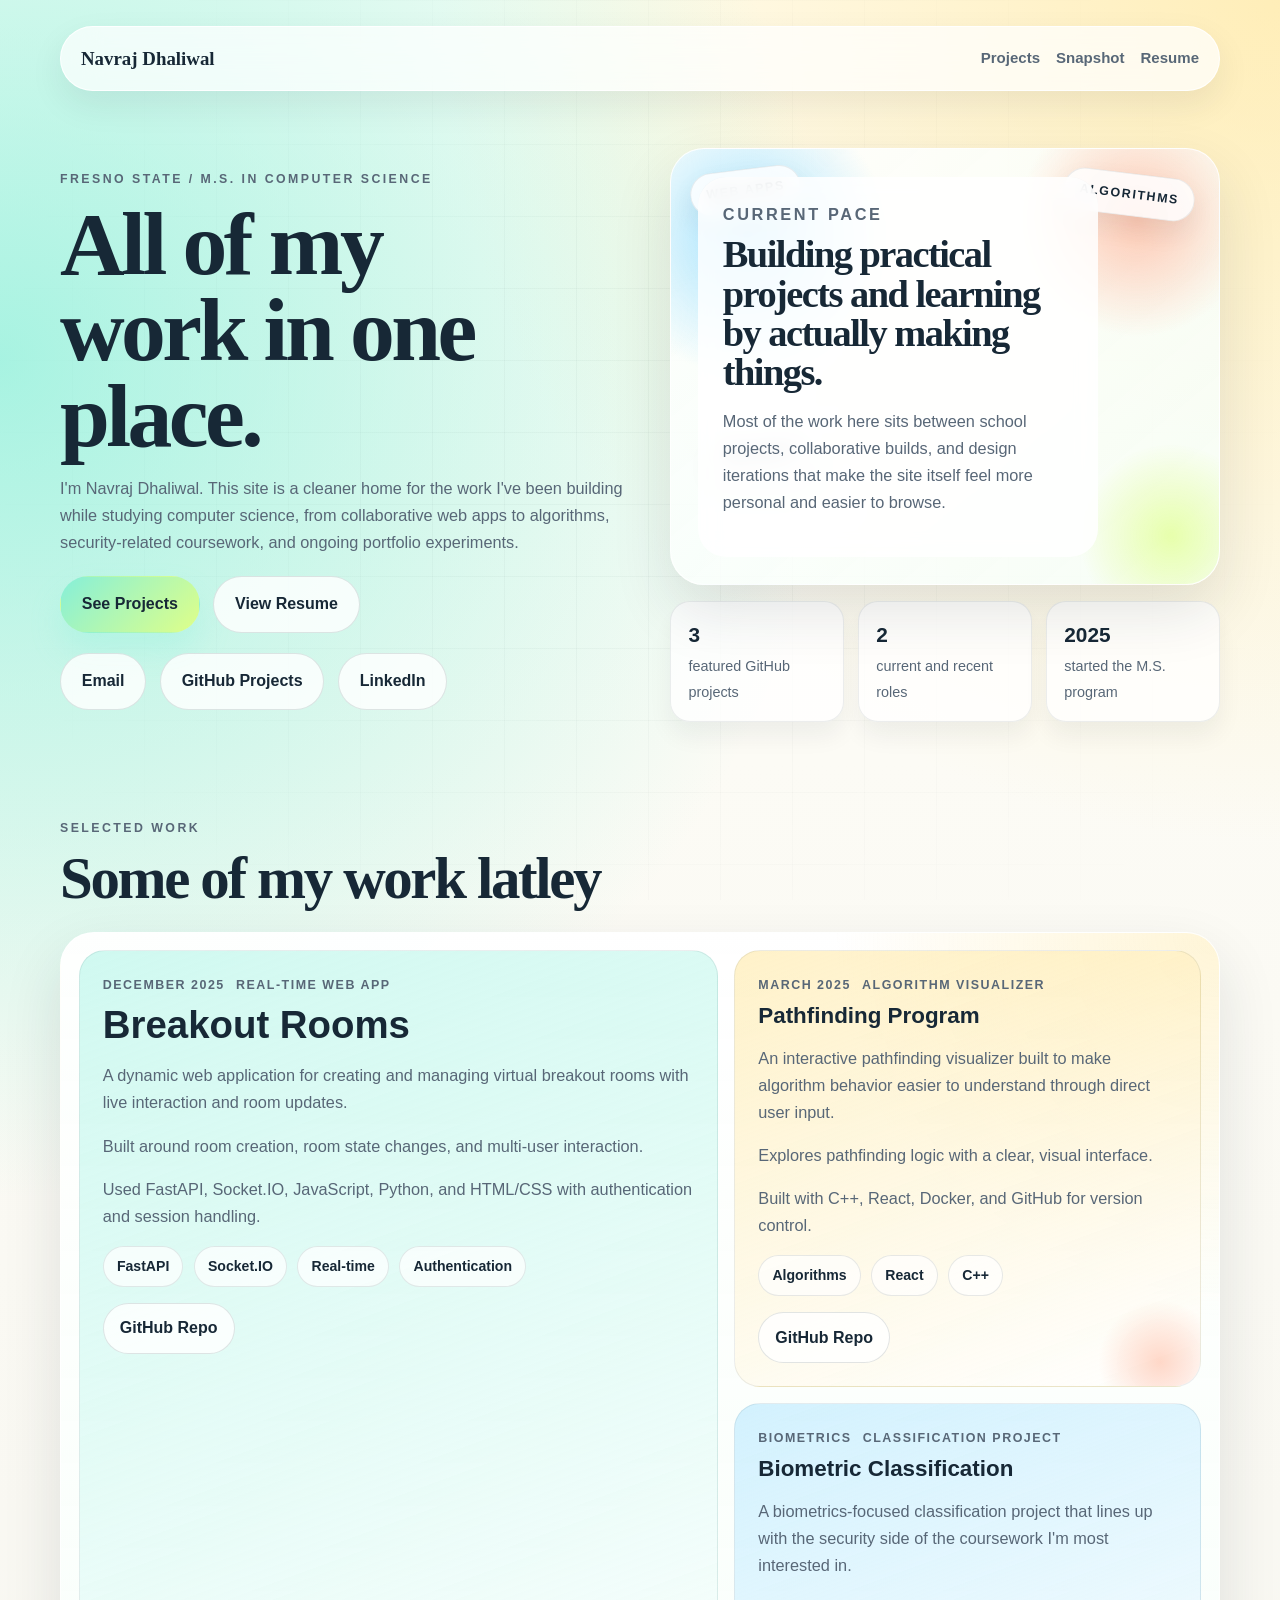
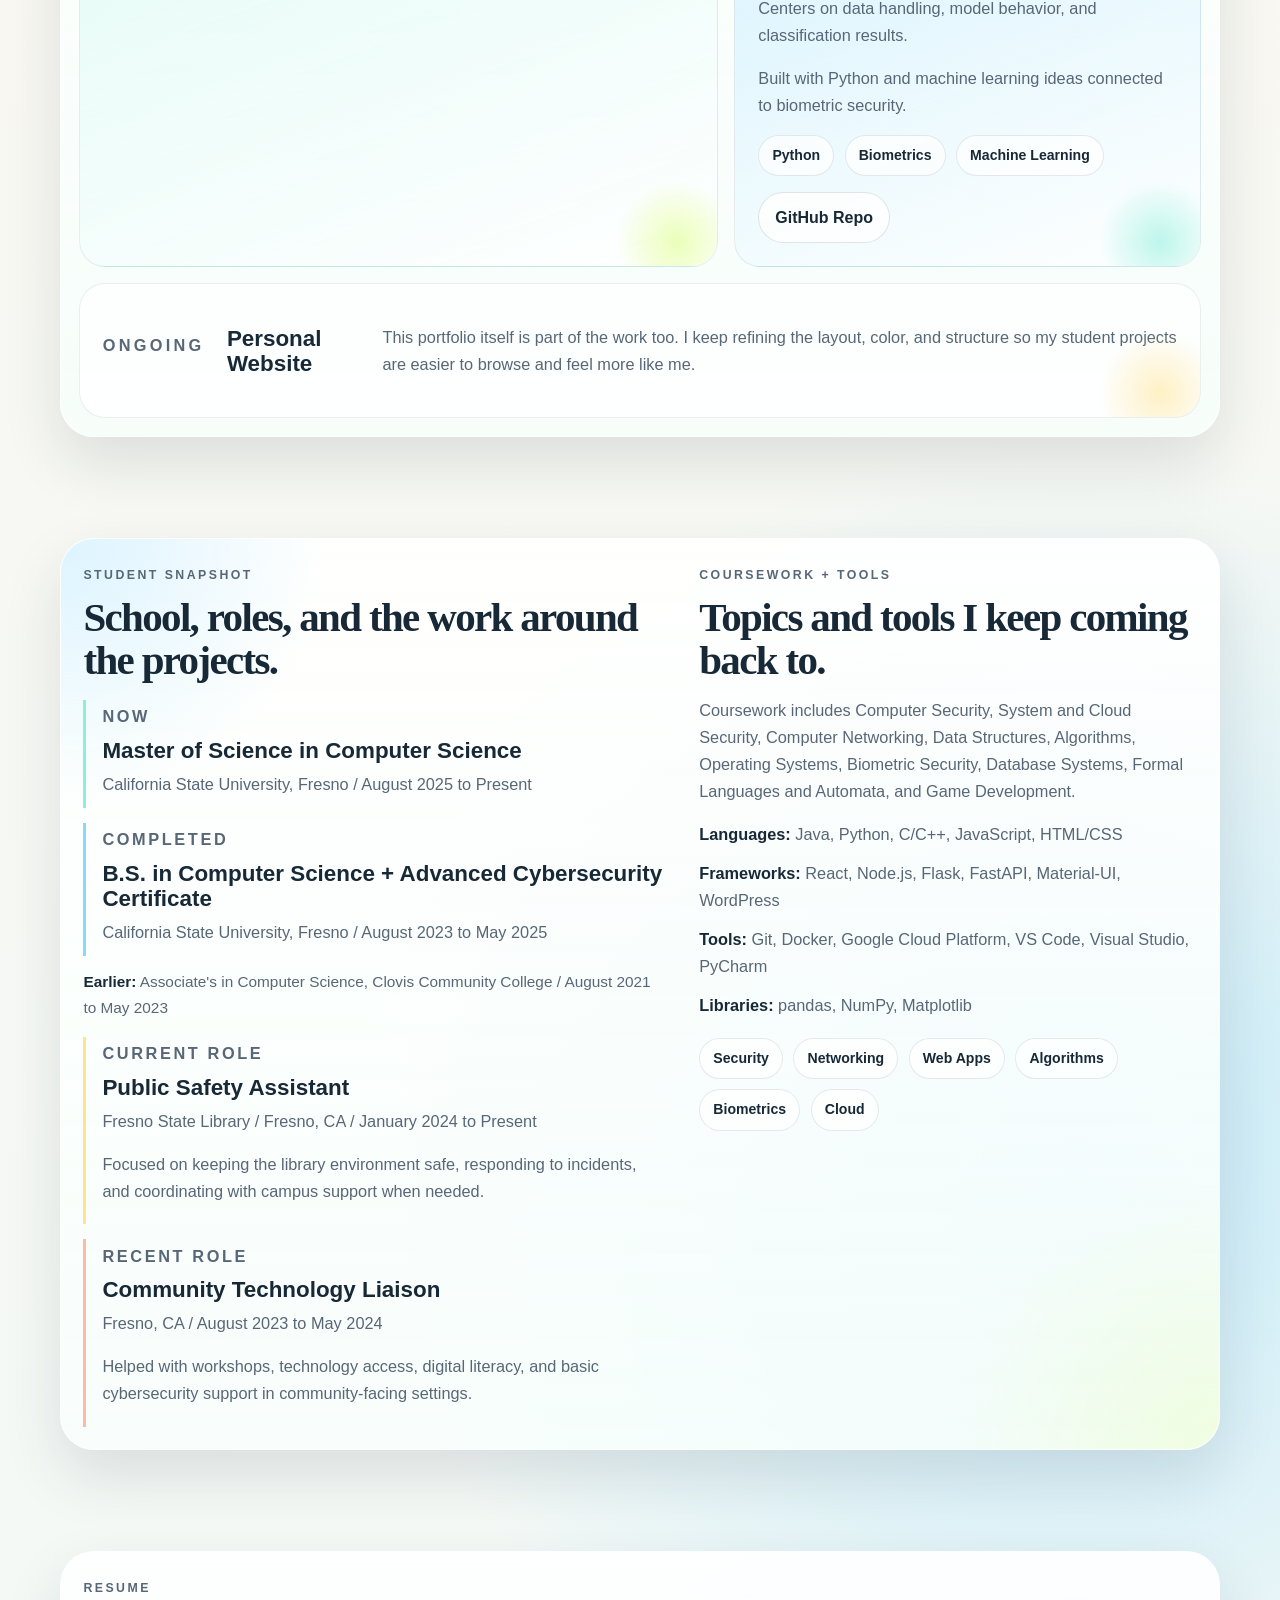
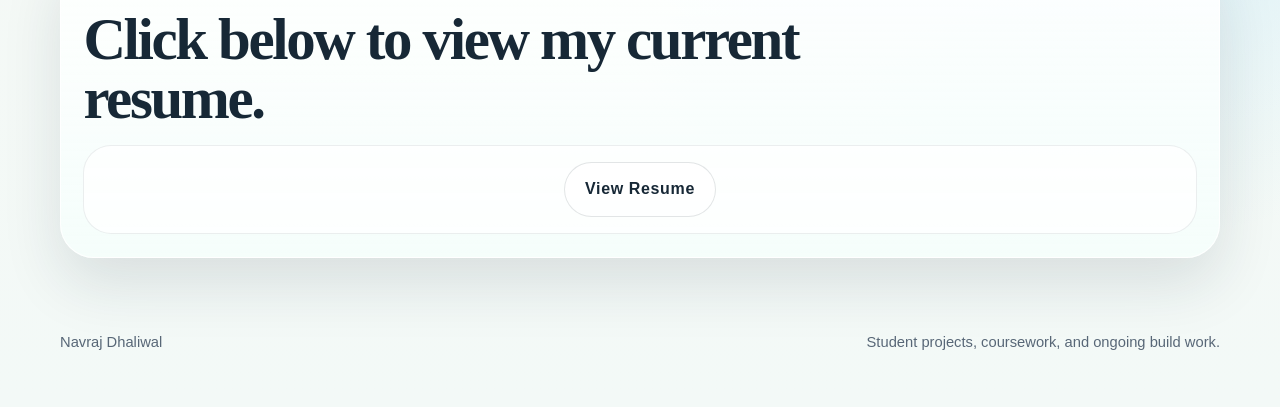
==== index.html @ 22916996 "Initial portfolio site" ====
<!doctype html>
<html lang="en">
  <head>
    <meta charset="UTF-8" />
    <meta name="viewport" content="width=device-width, initial-scale=1.0" />
    <title>Navraj Dhaliwal | Student Projects</title>
    <meta
      name="description"
      content="Student portfolio for Navraj Dhaliwal featuring selected projects, resume, coursework, and current experience."
    />
    <link rel="stylesheet" href="styles.css" />
  </head>
  <body>
    <a class="skip-link" href="#main-content">Skip to content</a>

    <header class="site-header">
      <div class="header-shell">
        <a class="brand" href="#top">Navraj Dhaliwal</a>
        <nav class="site-nav" aria-label="Primary navigation">
          <a href="#projects">Projects</a>
          <a href="#snapshot">Snapshot</a>
          <a href="#resume">Resume</a>
        </nav>
      </div>
    </header>

    <main id="main-content">
      <section class="hero" id="top">
        <div class="hero-shell">
          <div class="hero-copy reveal">
            <p class="eyebrow">Fresno State / M.S. in Computer Science</p>
            <h1>All of my work in one place.</h1>
            <p class="lede">
              I'm Navraj Dhaliwal. This site is a cleaner home for the work I've
              been building while studying computer science, from collaborative
              web apps to algorithms, security-related coursework, and ongoing
              portfolio experiments.
            </p>

            <div class="hero-actions">
              <a class="button button-primary" href="#projects">See Projects</a>
              <a class="button button-secondary" href="#resume">View Resume</a>
            </div>

            <div class="hero-links" aria-label="Contact and profile links">
              <a class="button button-link" href="mailto:navraj143403@gmail.com">Email</a>
              <a
                class="button button-link"
                href="https://github.com/navraj223/projects"
                target="_blank"
                rel="noreferrer"
              >
                GitHub Projects
              </a>
              <a
                class="button button-link"
                href="https://www.linkedin.com/in/navraj-dhaliwal-8a4aa6249/"
                target="_blank"
                rel="noreferrer"
              >
                LinkedIn
              </a>
            </div>
          </div>

          <div class="hero-visual reveal">
            <div class="hero-stage">
              <span class="stage-chip chip-a">Web Apps</span>
              <span class="stage-chip chip-b">Algorithms</span>
              <span class="stage-chip chip-c">Security</span>

              <div class="stage-core">
                <p class="card-label">Current pace</p>
                <h2>Building practical projects and learning by actually making things.</h2>
                <p>
                  Most of the work here sits between school projects,
                  collaborative builds, and design iterations that make the site
                  itself feel more personal and easier to browse.
                </p>
              </div>
            </div>

            <div class="glance-strip" aria-label="Quick site facts">
              <div class="glance-item">
                <strong>3</strong>
                <span>featured GitHub projects</span>
              </div>
              <div class="glance-item">
                <strong>2</strong>
                <span>current and recent roles</span>
              </div>
              <div class="glance-item">
                <strong>2025</strong>
                <span>started the M.S. program</span>
              </div>
            </div>
          </div>
        </div>
      </section>

      <section class="section section-projects" id="projects">
        <div class="section-shell">
          <div class="section-heading reveal">
            <p class="eyebrow">Selected Work</p>
            <h2>Some of my work latley</h2>
          </div>

          <div class="project-stage reveal">
            <div class="project-grid">
              <article class="project-card project-card-feature">
                <div class="project-meta">
                  <span>December 2025</span>
                  <span>Real-time web app</span>
                </div>
                <h3>Breakout Rooms</h3>
                <p>
                  A dynamic web application for creating and managing virtual
                  breakout rooms with live interaction and room updates.
                </p>
                <div class="project-brief">
                  <p>Built around room creation, room state changes, and multi-user interaction.</p>
                  <p>Used FastAPI, Socket.IO, JavaScript, Python, and HTML/CSS with authentication and session handling.</p>
                </div>
                <div class="project-tags">
                  <span>FastAPI</span>
                  <span>Socket.IO</span>
                  <span>Real-time</span>
                  <span>Authentication</span>
                </div>
                <div class="project-actions">
                  <a
                    class="button button-ghost"
                    href="https://github.com/navraj223/projects/tree/main/realtimeBreakoutRooms"
                    target="_blank"
                    rel="noreferrer"
                  >
                    GitHub Repo
                  </a>
                </div>
              </article>

              <article class="project-card project-card-path">
                <div class="project-meta">
                  <span>March 2025</span>
                  <span>Algorithm visualizer</span>
                </div>
                <h3>Pathfinding Program</h3>
                <p>
                  An interactive pathfinding visualizer built to make algorithm
                  behavior easier to understand through direct user input.
                </p>
                <div class="project-brief">
                  <p>Explores pathfinding logic with a clear, visual interface.</p>
                  <p>Built with C++, React, Docker, and GitHub for version control.</p>
                </div>
                <div class="project-tags">
                  <span>Algorithms</span>
                  <span>React</span>
                  <span>C++</span>
                </div>
                <div class="project-actions">
                  <a
                    class="button button-ghost"
                    href="https://github.com/navraj223/projects/tree/main/pathFindingProject"
                    target="_blank"
                    rel="noreferrer"
                  >
                    GitHub Repo
                  </a>
                </div>
              </article>

              <article class="project-card project-card-biometric">
                <div class="project-meta">
                  <span>Biometrics</span>
                  <span>Classification project</span>
                </div>
                <h3>Biometric Classification</h3>
                <p>
                  A biometrics-focused classification project that lines up with
                  the security side of the coursework I'm most interested in.
                </p>
                <div class="project-brief">
                  <p>Centers on data handling, model behavior, and classification results.</p>
                  <p>Built with Python and machine learning ideas connected to biometric security.</p>
                </div>
                <div class="project-tags">
                  <span>Python</span>
                  <span>Biometrics</span>
                  <span>Machine Learning</span>
                </div>
                <div class="project-actions">
                  <a
                    class="button button-ghost"
                    href="https://github.com/navraj223/projects/tree/main/biometricClassification"
                    target="_blank"
                    rel="noreferrer"
                  >
                    GitHub Repo
                  </a>
                </div>
              </article>

              <article class="project-note">
                <p class="eyebrow">Ongoing</p>
                <h3>Personal Website</h3>
                <p>
                  This portfolio itself is part of the work too. I keep refining
                  the layout, color, and structure so my student projects are
                  easier to browse and feel more like me.
                </p>
              </article>
            </div>
          </div>
        </div>
      </section>

      <section class="section section-snapshot" id="snapshot">
        <div class="section-shell">
          <div class="info-panel reveal">
            <div class="info-column">
              <p class="eyebrow">Student Snapshot</p>
              <h2>School, roles, and the work around the projects.</h2>

              <div class="entry-list">
                <article class="entry">
                  <p class="entry-label">Now</p>
                  <h3>Master of Science in Computer Science</h3>
                  <p class="meta-line">California State University, Fresno / August 2025 to Present</p>
                </article>

                <article class="entry">
                  <p class="entry-label">Completed</p>
                  <h3>B.S. in Computer Science + Advanced Cybersecurity Certificate</h3>
                  <p class="meta-line">California State University, Fresno / August 2023 to May 2025</p>
                </article>

                <p class="inline-note">
                  <strong>Earlier:</strong> Associate's in Computer Science,
                  Clovis Community College / August 2021 to May 2023
                </p>

                <article class="entry">
                  <p class="entry-label">Current role</p>
                  <h3>Public Safety Assistant</h3>
                  <p class="meta-line">Fresno State Library / Fresno, CA / January 2024 to Present</p>
                  <p>
                    Focused on keeping the library environment safe, responding
                    to incidents, and coordinating with campus support when needed.
                  </p>
                </article>

                <article class="entry">
                  <p class="entry-label">Recent role</p>
                  <h3>Community Technology Liaison</h3>
                  <p class="meta-line">Fresno, CA / August 2023 to May 2024</p>
                  <p>
                    Helped with workshops, technology access, digital literacy,
                    and basic cybersecurity support in community-facing settings.
                  </p>
                </article>
              </div>
            </div>

            <div class="info-column">
              <p class="eyebrow">Coursework + Tools</p>
              <h2>Topics and tools I keep coming back to.</h2>
              <p class="support-copy">
                Coursework includes Computer Security, System and Cloud
                Security, Computer Networking, Data Structures, Algorithms,
                Operating Systems, Biometric Security, Database Systems, Formal
                Languages and Automata, and Game Development.
              </p>

              <p class="tool-line">
                <strong>Languages:</strong> Java, Python, C/C++, JavaScript, HTML/CSS
              </p>
              <p class="tool-line">
                <strong>Frameworks:</strong> React, Node.js, Flask, FastAPI, Material-UI, WordPress
              </p>
              <p class="tool-line">
                <strong>Tools:</strong> Git, Docker, Google Cloud Platform, VS Code, Visual Studio, PyCharm
              </p>
              <p class="tool-line">
                <strong>Libraries:</strong> pandas, NumPy, Matplotlib
              </p>

              <div class="tag-cloud" aria-label="Focus areas">
                <span>Security</span>
                <span>Networking</span>
                <span>Web Apps</span>
                <span>Algorithms</span>
                <span>Biometrics</span>
                <span>Cloud</span>
              </div>
            </div>
          </div>
        </div>
      </section>

      <section class="section section-resume" id="resume">
        <div class="section-shell">
          <div class="resume-shell reveal">
            <div class="section-heading compact">
              <p class="eyebrow">Resume</p>
              <h2>Click below to view my current resume.</h2>
            </div>

            <details class="resume-panel">
              <summary><span>View Resume</span></summary>

              <div class="resume-body">
                <div class="resume-actions">
                  <a
                    class="button button-primary"
                    href="assets/navraj_resume_removed.pdf"
                    target="_blank"
                    rel="noreferrer"
                  >
                    Full PDF
                  </a>
                  <a class="button button-secondary" href="assets/navraj_resume_removed.pdf" download>
                    Download PDF
                  </a>
                </div>

                <div class="resume-viewer">
                  <iframe
                    title="Navraj Dhaliwal Resume"
                    src="assets/navraj_resume_removed.pdf#view=FitH"
                    loading="lazy"
                  ></iframe>
                </div>
              </div>
            </details>
          </div>
        </div>
      </section>
    </main>

    <footer class="site-footer">
      <div class="footer-shell">
        <p>Navraj Dhaliwal</p>
        <p>Student projects, coursework, and ongoing build work.</p>
      </div>
    </footer>

    <script src="script.js"></script>
  </body>
</html>
---- styles.css ----
:root {
  --bg: #f9f8f2;
  --bg-soft: #fffdf7;
  --paper: rgba(255, 255, 255, 0.78);
  --paper-strong: rgba(255, 255, 255, 0.92);
  --text: #172836;
  --muted: #586777;
  --line: rgba(23, 40, 54, 0.12);
  --sky: #83d7ff;
  --sea: #86efd9;
  --citrus: #dfff88;
  --peach: #ffb79d;
  --sun: #ffe28a;
  --ink: #10202c;
  --shadow: 0 26px 60px rgba(23, 40, 54, 0.12);
  --radius-xl: 34px;
  --radius-lg: 24px;
  --radius-md: 18px;
  --max-width: 1160px;
}

*,
*::before,
*::after {
  box-sizing: border-box;
}

html {
  scroll-behavior: smooth;
}

body {
  margin: 0;
  color: var(--text);
  font-family: "Avenir Next", "Segoe UI", sans-serif;
  line-height: 1.65;
  background:
    radial-gradient(circle at 0% 10%, rgba(134, 239, 217, 0.72), transparent 24%),
    radial-gradient(circle at 100% 0%, rgba(255, 226, 138, 0.58), transparent 22%),
    radial-gradient(circle at 84% 76%, rgba(131, 215, 255, 0.42), transparent 24%),
    linear-gradient(180deg, #fffef8 0%, #f9f8f2 42%, #f3f9f7 100%);
}

body::before {
  content: "";
  position: fixed;
  inset: 0;
  background:
    linear-gradient(rgba(23, 40, 54, 0.03) 1px, transparent 1px),
    linear-gradient(90deg, rgba(23, 40, 54, 0.03) 1px, transparent 1px);
  background-size: 72px 72px;
  mask-image: radial-gradient(circle at center, black 26%, transparent 85%);
  pointer-events: none;
  z-index: -1;
}

.skip-link {
  position: absolute;
  top: -4rem;
  left: 1rem;
  padding: 0.8rem 1rem;
  border-radius: 999px;
  background: var(--ink);
  color: white;
  z-index: 40;
}

.skip-link:focus {
  top: 1rem;
}

.header-shell,
.hero-shell,
.section-shell,
.footer-shell {
  width: min(calc(100% - 2rem), var(--max-width));
  margin-inline: auto;
}

.site-header {
  position: sticky;
  top: 0.8rem;
  z-index: 30;
  padding-top: 0.8rem;
}

.header-shell {
  display: flex;
  align-items: center;
  justify-content: space-between;
  gap: 1rem;
  padding: 1rem 1.25rem;
  border: 1px solid rgba(255, 255, 255, 0.86);
  border-radius: 999px;
  background: rgba(255, 255, 255, 0.72);
  backdrop-filter: blur(18px);
  box-shadow: 0 14px 34px rgba(23, 40, 54, 0.08);
}

.brand {
  color: var(--text);
  text-decoration: none;
  font-family: "Iowan Old Style", "Palatino Linotype", serif;
  font-size: 1.18rem;
  font-weight: 700;
}

.site-nav {
  display: flex;
  flex-wrap: wrap;
  gap: 1rem;
}

.site-nav a {
  color: var(--muted);
  text-decoration: none;
  font-size: 0.94rem;
  font-weight: 600;
}

.site-nav a:hover {
  color: var(--text);
}

.hero {
  padding: 4.4rem 0 3rem;
}

.hero-shell {
  display: grid;
  grid-template-columns: minmax(0, 1.03fr) minmax(320px, 0.97fr);
  gap: 1.6rem;
  align-items: center;
}

.hero-copy {
  padding-top: 0.3rem;
}

.eyebrow {
  display: inline-block;
  margin: 0 0 0.7rem;
  color: var(--muted);
  font-size: 0.77rem;
  text-transform: uppercase;
  letter-spacing: 0.2em;
  font-weight: 800;
}

.hero-copy h1,
.section-heading h2,
.stage-core h2,
.info-column h2 {
  margin: 0;
  font-family: "Iowan Old Style", "Palatino Linotype", serif;
  letter-spacing: -0.04em;
}

.hero-copy h1 {
  font-size: clamp(3.3rem, 7vw, 6rem);
  line-height: 0.96;
  max-width: 10ch;
}

.lede,
.stage-core p,
.project-card p,
.project-brief p,
.project-note p,
.entry p,
.support-copy,
.tool-line {
  color: var(--muted);
  font-size: 1.02rem;
}

.hero-actions,
.hero-links,
.project-actions,
.resume-actions {
  display: flex;
  flex-wrap: wrap;
  gap: 0.85rem;
}

.hero-actions,
.hero-links {
  margin-top: 1.25rem;
}

.button {
  display: inline-flex;
  align-items: center;
  justify-content: center;
  min-height: 50px;
  padding: 0.9rem 1.3rem;
  border-radius: 999px;
  border: 1px solid transparent;
  text-decoration: none;
  font-weight: 700;
  color: var(--text);
  transition: transform 180ms ease, box-shadow 180ms ease, background 180ms ease, border-color 180ms ease;
}

.button:hover {
  transform: translateY(-2px);
}

.button-primary {
  background: linear-gradient(135deg, var(--sea), var(--citrus));
  box-shadow: 0 18px 30px rgba(134, 239, 217, 0.28);
}

.button-secondary,
.button-link,
.button-ghost {
  background: rgba(255, 255, 255, 0.82);
  border-color: rgba(23, 40, 54, 0.12);
}

.button-ghost {
  min-height: 44px;
  padding: 0.7rem 1rem;
}

.hero-visual {
  display: grid;
  gap: 1rem;
}

.hero-stage,
.project-stage,
.info-panel,
.resume-shell {
  position: relative;
  border-radius: var(--radius-xl);
  border: 1px solid rgba(255, 255, 255, 0.86);
  background: linear-gradient(180deg, rgba(255, 255, 255, 0.92), rgba(245, 255, 252, 0.78));
  box-shadow: var(--shadow);
  overflow: hidden;
}

.hero-stage {
  min-height: 360px;
  padding: 1.7rem;
  display: flex;
  align-items: end;
  background:
    radial-gradient(circle at 85% 16%, rgba(255, 183, 157, 0.75), transparent 20%),
    radial-gradient(circle at 14% 20%, rgba(131, 215, 255, 0.72), transparent 24%),
    linear-gradient(140deg, rgba(255, 255, 255, 0.88), rgba(245, 255, 250, 0.82));
}

.hero-stage::after {
  content: "";
  position: absolute;
  inset: auto -3rem -3rem auto;
  width: 12rem;
  height: 12rem;
  border-radius: 50%;
  background: radial-gradient(circle, rgba(223, 255, 136, 0.68), transparent 68%);
}

.stage-core {
  position: relative;
  z-index: 1;
  max-width: 25rem;
  padding: 1.55rem;
  border-radius: 28px;
  background: rgba(255, 255, 255, 0.84);
  backdrop-filter: blur(10px);
}

.card-label {
  margin: 0 0 0.45rem;
  color: var(--muted);
  font-size: 0.8rem;
  text-transform: uppercase;
  letter-spacing: 0.16em;
  font-weight: 800;
}

.stage-core h2 {
  font-size: clamp(1.9rem, 3vw, 2.8rem);
  line-height: 1.02;
}

.stage-chip {
  position: absolute;
  padding: 0.65rem 0.95rem;
  border-radius: 999px;
  border: 1px solid rgba(23, 40, 54, 0.08);
  background: rgba(255, 255, 255, 0.84);
  box-shadow: 0 12px 24px rgba(23, 40, 54, 0.08);
  font-size: 0.78rem;
  text-transform: uppercase;
  letter-spacing: 0.13em;
  font-weight: 800;
}

.chip-a {
  top: 1.2rem;
  left: 1.2rem;
  transform: rotate(-7deg);
}

.chip-b {
  top: 1.5rem;
  right: 1.5rem;
  transform: rotate(7deg);
}

.chip-c {
  bottom: 6.8rem;
  left: 2.4rem;
  transform: rotate(-3deg);
}

.glance-strip {
  display: grid;
  grid-template-columns: repeat(3, minmax(0, 1fr));
  gap: 0.85rem;
}

.glance-item {
  padding: 1rem 1.1rem;
  border-radius: 20px;
  background: rgba(255, 255, 255, 0.78);
  border: 1px solid rgba(23, 40, 54, 0.08);
  box-shadow: 0 14px 24px rgba(23, 40, 54, 0.06);
}

.glance-item strong {
  display: block;
  font-size: 1.3rem;
}

.glance-item span {
  color: var(--muted);
  font-size: 0.9rem;
}

.section {
  padding: 2.7rem 0 3.6rem;
}

.section-heading {
  max-width: 54rem;
  margin-bottom: 1.45rem;
}

.section-heading.compact {
  margin-bottom: 1rem;
}

.section-heading h2 {
  font-size: clamp(2.1rem, 4.6vw, 4rem);
  line-height: 1.01;
}

.project-stage {
  padding: 1.1rem;
  background:
    radial-gradient(circle at 100% 0%, rgba(255, 226, 138, 0.34), transparent 24%),
    linear-gradient(180deg, rgba(255, 255, 255, 0.94), rgba(246, 255, 251, 0.84));
}

.project-grid {
  display: grid;
  grid-template-columns: minmax(0, 1.3fr) minmax(0, 0.95fr);
  grid-template-areas:
    "feature path"
    "feature biometric"
    "note note";
  gap: 1rem;
}

.project-card,
.project-note {
  position: relative;
  padding: 1.45rem;
  border-radius: 26px;
  border: 1px solid rgba(23, 40, 54, 0.08);
  overflow: hidden;
}

.project-card::after,
.project-note::after {
  content: "";
  position: absolute;
  inset: auto -1.5rem -2.5rem auto;
  width: 8rem;
  height: 8rem;
  border-radius: 50%;
  opacity: 0.65;
}

.project-card-feature {
  grid-area: feature;
  min-height: 100%;
  background: linear-gradient(160deg, rgba(134, 239, 217, 0.38), rgba(255, 255, 255, 0.92));
}

.project-card-feature::after {
  background: radial-gradient(circle, rgba(223, 255, 136, 0.9), transparent 68%);
}

.project-card-path {
  grid-area: path;
  background: linear-gradient(160deg, rgba(255, 226, 138, 0.46), rgba(255, 255, 255, 0.92));
}

.project-card-path::after {
  background: radial-gradient(circle, rgba(255, 183, 157, 0.84), transparent 68%);
}

.project-card-biometric {
  grid-area: biometric;
  background: linear-gradient(160deg, rgba(131, 215, 255, 0.34), rgba(255, 255, 255, 0.92));
}

.project-card-biometric::after {
  background: radial-gradient(circle, rgba(134, 239, 217, 0.82), transparent 68%);
}

.project-note {
  grid-area: note;
  display: flex;
  align-items: center;
  justify-content: space-between;
  gap: 1.4rem;
  background: rgba(255, 255, 255, 0.78);
}

.project-note::after {
  background: radial-gradient(circle, rgba(255, 226, 138, 0.76), transparent 68%);
}

.project-meta {
  display: flex;
  flex-wrap: wrap;
  gap: 0.7rem;
  color: var(--muted);
  font-size: 0.78rem;
  text-transform: uppercase;
  letter-spacing: 0.12em;
  font-weight: 800;
}

.project-card h3,
.project-note h3,
.entry h3 {
  margin: 0.55rem 0 0.45rem;
  font-size: 1.4rem;
  line-height: 1.1;
}

.project-card-feature h3 {
  font-size: clamp(1.8rem, 3vw, 2.6rem);
}

.project-brief {
  margin-top: 0.9rem;
}

.project-brief p + p {
  margin-top: 0.5rem;
}

.project-tags,
.tag-cloud {
  display: flex;
  flex-wrap: wrap;
  gap: 0.65rem;
}

.project-tags {
  margin-top: 1rem;
}

.project-tags span,
.tag-cloud span {
  padding: 0.5rem 0.82rem;
  border-radius: 999px;
  border: 1px solid rgba(23, 40, 54, 0.1);
  background: rgba(255, 255, 255, 0.72);
  font-size: 0.88rem;
  font-weight: 600;
}

.project-actions {
  margin-top: 1rem;
}

.info-panel {
  display: grid;
  grid-template-columns: 1.08fr 0.92fr;
  gap: 2rem;
  padding: 1.4rem;
  background:
    radial-gradient(circle at 0% 0%, rgba(131, 215, 255, 0.28), transparent 18%),
    radial-gradient(circle at 100% 100%, rgba(223, 255, 136, 0.24), transparent 18%),
    linear-gradient(180deg, rgba(255, 255, 255, 0.92), rgba(248, 255, 252, 0.84));
}

.info-column {
  position: relative;
}

.info-column h2 {
  font-size: clamp(1.8rem, 3.2vw, 2.9rem);
  line-height: 1.03;
}

.entry-list {
  display: grid;
  gap: 0.95rem;
  margin-top: 1.2rem;
}

.entry {
  padding: 0.2rem 0 0.2rem 1rem;
  border-left: 3px solid rgba(23, 40, 54, 0.12);
}

.entry:nth-child(1) {
  border-color: rgba(134, 239, 217, 0.95);
}

.entry:nth-child(2) {
  border-color: rgba(131, 215, 255, 0.95);
}

.entry:nth-child(4) {
  border-color: rgba(255, 226, 138, 0.95);
}

.entry:nth-child(5) {
  border-color: rgba(255, 183, 157, 0.95);
}

.entry-label {
  margin: 0;
  color: var(--muted);
  font-size: 0.75rem;
  text-transform: uppercase;
  letter-spacing: 0.16em;
  font-weight: 800;
}

.meta-line {
  margin: 0 0 0.45rem;
  color: var(--muted);
  font-size: 0.94rem;
}

.inline-note {
  margin: -0.1rem 0 0.1rem;
  color: var(--muted);
  font-size: 0.96rem;
}

.inline-note strong {
  color: var(--text);
}

.tool-line {
  margin: 0.75rem 0 0;
}

.tool-line strong {
  color: var(--text);
}

.tag-cloud {
  margin-top: 1.2rem;
}

.resume-shell {
  padding: 1.4rem;
}

.resume-panel {
  border-radius: 28px;
  border: 1px solid rgba(23, 40, 54, 0.08);
  background: rgba(255, 255, 255, 0.72);
  overflow: hidden;
}

.resume-panel summary {
  list-style: none;
  display: flex;
  align-items: center;
  justify-content: center;
  min-height: 64px;
  padding: 1rem 1.2rem;
  cursor: pointer;
  font-weight: 800;
  letter-spacing: 0.04em;
}

.resume-panel summary::-webkit-details-marker {
  display: none;
}

.resume-panel summary span {
  display: inline-flex;
  align-items: center;
  justify-content: center;
  min-height: 48px;
  padding: 0.85rem 1.25rem;
  border-radius: 999px;
  border: 1px solid rgba(23, 40, 54, 0.12);
  background: rgba(255, 255, 255, 0.88);
}

.resume-panel[open] summary {
  border-bottom: 1px solid rgba(23, 40, 54, 0.08);
}

.resume-body {
  padding: 1.15rem;
}

.resume-actions {
  margin-bottom: 1rem;
}

.resume-viewer {
  overflow: hidden;
  border-radius: var(--radius-lg);
  border: 1px solid rgba(23, 40, 54, 0.08);
  box-shadow: 0 16px 36px rgba(23, 40, 54, 0.08);
}

.resume-viewer iframe {
  display: block;
  width: 100%;
  height: min(74vh, 860px);
  border: 0;
  background: white;
}

.site-footer {
  padding: 0 0 2.4rem;
}

.footer-shell {
  display: flex;
  justify-content: space-between;
  gap: 1rem;
  color: var(--muted);
  font-size: 0.92rem;
}

.reveal {
  opacity: 0;
  transform: translateY(18px);
  transition: opacity 0.65s ease, transform 0.65s ease;
}

.reveal.is-visible {
  opacity: 1;
  transform: translateY(0);
}

@media (max-width: 1040px) {
  .hero-shell,
  .info-panel {
    grid-template-columns: 1fr;
  }

  .project-grid {
    grid-template-columns: 1fr;
    grid-template-areas:
      "feature"
      "path"
      "biometric"
      "note";
  }

  .project-note {
    display: block;
  }
}

@media (max-width: 760px) {
  .header-shell {
    border-radius: 22px;
  }

  .hero {
    padding-top: 3.2rem;
  }

  .hero-copy h1 {
    max-width: 11ch;
  }

  .glance-strip {
    grid-template-columns: 1fr;
  }

  .section {
    padding: 2.3rem 0 3rem;
  }

  .project-card,
  .project-note,
  .info-panel,
  .resume-shell {
    padding: 1.1rem;
  }

  .stage-core {
    padding: 1.2rem;
  }

  .chip-b {
    right: 1rem;
  }

  .chip-c {
    left: 1.2rem;
    bottom: 7.2rem;
  }

  .footer-shell {
    flex-direction: column;
  }
}
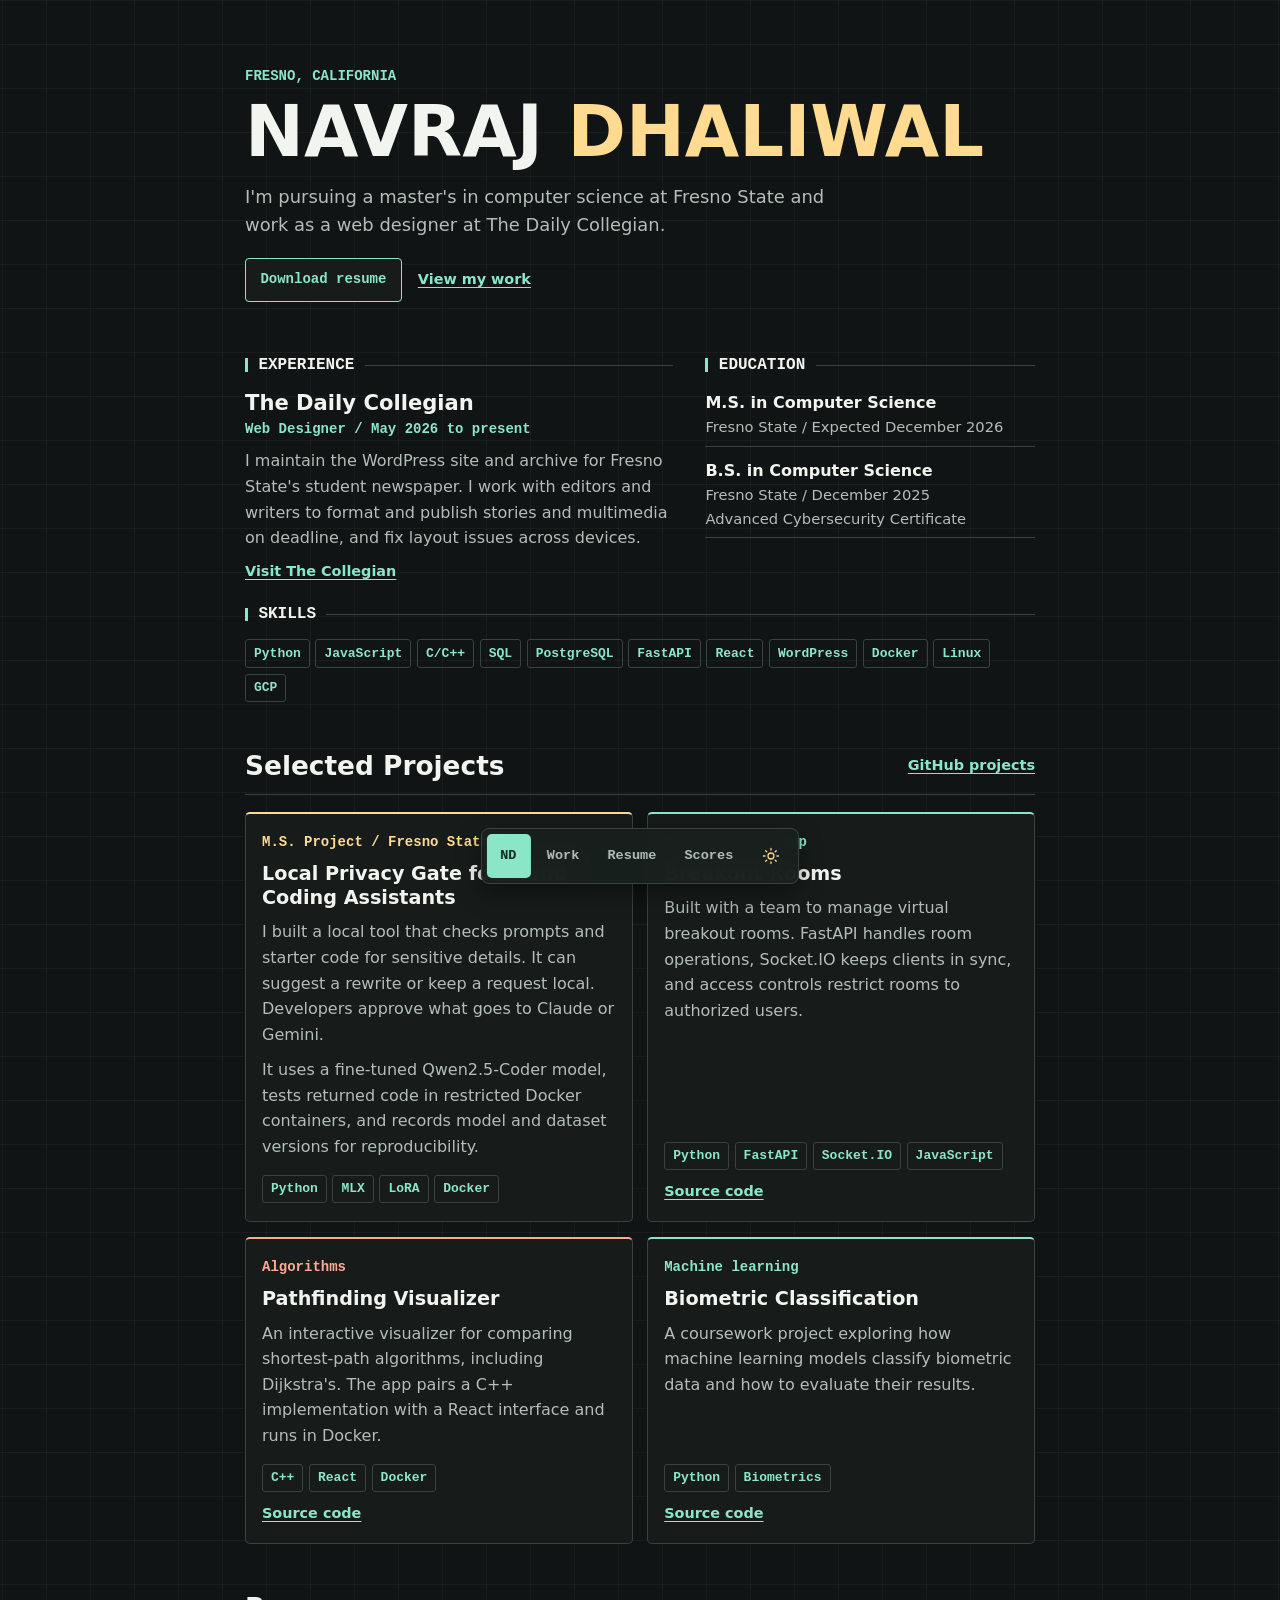
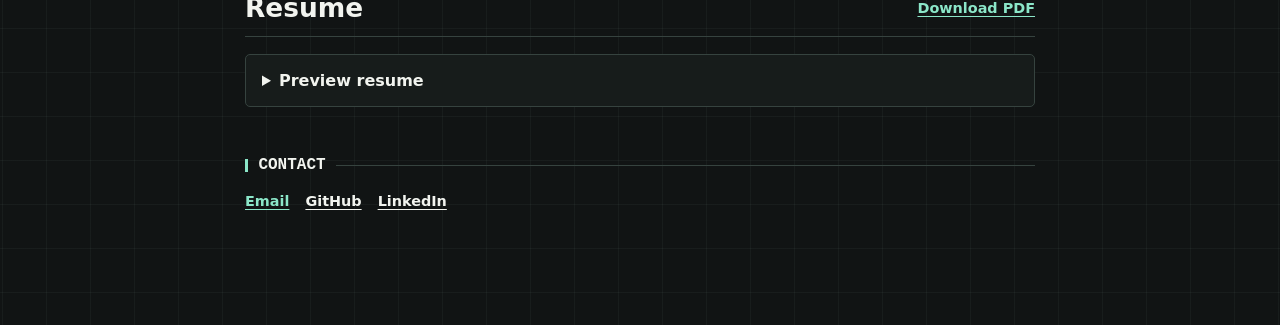
==== commit 9d171152: "Redesign portfolio and add NBA scores page" ====
--- a/index.html
+++ b/index.html
@@ -3,348 +3,128 @@
   <head>
     <meta charset="UTF-8" />
     <meta name="viewport" content="width=device-width, initial-scale=1.0" />
-    <title>Navraj Dhaliwal | Student Projects</title>
-    <meta
-      name="description"
-      content="Student portfolio for Navraj Dhaliwal featuring selected projects, resume, coursework, and current experience."
-    />
+    <title>Navraj Dhaliwal | Portfolio</title>
+    <meta name="description" content="Navraj Dhaliwal's portfolio of web applications, privacy research, and web design at The Daily Collegian." />
+    <link rel="icon" type="image/png" sizes="512x512" href="assets/favicon.png" />
+    <link rel="apple-touch-icon" sizes="180x180" href="assets/apple-touch-icon.png" />
     <link rel="stylesheet" href="styles.css" />
+    <script src="script.js" defer></script>
   </head>
-  <body>
+  <body id="top">
     <a class="skip-link" href="#main-content">Skip to content</a>
+    <nav class="site-nav" aria-label="Primary navigation">
+      <a class="dock-home" href="#top" aria-label="Home">ND</a>
+      <a href="#projects">Work</a>
+      <a href="#resume">Resume</a>
+      <a href="scores.html">Scores</a>
+      <button class="theme-toggle" type="button" aria-label="Light theme" aria-pressed="false" title="Light theme" data-theme-toggle hidden>
+        <svg width="18" height="18" viewBox="0 0 24 24" fill="none" stroke="currentColor" stroke-width="1.7" stroke-linecap="round" aria-hidden="true">
+          <circle cx="12" cy="12" r="4" />
+          <path d="M12 2v2m0 16v2M2 12h2m16 0h2M4.93 4.93l1.42 1.42m11.3 11.3 1.42 1.42m0-14.14-1.42 1.42M6.35 17.65l-1.42 1.42" />
+        </svg>
+      </button>
+    </nav>
 
-    <header class="site-header">
-      <div class="header-shell">
-        <a class="brand" href="#top">Navraj Dhaliwal</a>
-        <nav class="site-nav" aria-label="Primary navigation">
-          <a href="#projects">Projects</a>
-          <a href="#snapshot">Snapshot</a>
-          <a href="#resume">Resume</a>
-        </nav>
-      </div>
-    </header>
-
-    <main id="main-content">
-      <section class="hero" id="top">
-        <div class="hero-shell">
-          <div class="hero-copy reveal">
-            <p class="eyebrow">Fresno State / M.S. in Computer Science</p>
-            <h1>All of my work in one place.</h1>
-            <p class="lede">
-              I'm Navraj Dhaliwal. This site is a cleaner home for the work I've
-              been building while studying computer science, from collaborative
-              web apps to algorithms, security-related coursework, and ongoing
-              portfolio experiments.
-            </p>
-
-            <div class="hero-actions">
-              <a class="button button-primary" href="#projects">See Projects</a>
-              <a class="button button-secondary" href="#resume">View Resume</a>
-            </div>
-
-            <div class="hero-links" aria-label="Contact and profile links">
-              <a class="button button-link" href="mailto:navraj143403@gmail.com">Email</a>
-              <a
-                class="button button-link"
-                href="https://github.com/navraj223/projects"
-                target="_blank"
-                rel="noreferrer"
-              >
-                GitHub Projects
-              </a>
-              <a
-                class="button button-link"
-                href="https://www.linkedin.com/in/navraj-dhaliwal-8a4aa6249/"
-                target="_blank"
-                rel="noreferrer"
-              >
-                LinkedIn
-              </a>
-            </div>
-          </div>
-
-          <div class="hero-visual reveal">
-            <div class="hero-stage">
-              <span class="stage-chip chip-a">Web Apps</span>
-              <span class="stage-chip chip-b">Algorithms</span>
-              <span class="stage-chip chip-c">Security</span>
-
-              <div class="stage-core">
-                <p class="card-label">Current pace</p>
-                <h2>Building practical projects and learning by actually making things.</h2>
-                <p>
-                  Most of the work here sits between school projects,
-                  collaborative builds, and design iterations that make the site
-                  itself feel more personal and easier to browse.
-                </p>
-              </div>
-            </div>
-
-            <div class="glance-strip" aria-label="Quick site facts">
-              <div class="glance-item">
-                <strong>3</strong>
-                <span>featured GitHub projects</span>
-              </div>
-              <div class="glance-item">
-                <strong>2</strong>
-                <span>current and recent roles</span>
-              </div>
-              <div class="glance-item">
-                <strong>2025</strong>
-                <span>started the M.S. program</span>
-              </div>
-            </div>
-          </div>
+    <main class="layout" id="main-content">
+      <section class="intro" aria-labelledby="name">
+        <p class="label intro-location">Fresno, California</p>
+        <h1 id="name">Navraj <span>Dhaliwal</span></h1>
+        <p class="intro-copy">I'm pursuing a master's in computer science at Fresno State and work as a web designer at The Daily Collegian.</p>
+        <div class="link-group intro-actions">
+          <a class="button" href="assets/navraj_resume_removed.pdf" download>Download resume</a>
+          <a class="text-link" href="#projects">View my work</a>
         </div>
       </section>
 
-      <section class="section section-projects" id="projects">
-        <div class="section-shell">
-          <div class="section-heading reveal">
-            <p class="eyebrow">Selected Work</p>
-            <h2>Some of my work latley</h2>
+      <section class="section" id="snapshot" aria-label="Snapshot">
+        <div class="snapshot-grid">
+          <div>
+            <h2 class="ruled-heading">Experience</h2>
+            <article class="experience">
+              <h3>The Daily Collegian</h3>
+              <p class="label">Web Designer / May 2026 to present</p>
+              <p>I maintain the WordPress site and archive for Fresno State's student newspaper. I work with editors and writers to format and publish stories and multimedia on deadline, and fix layout issues across devices.</p>
+              <div class="link-group">
+                <a class="text-link" href="https://fscollegian.com/">Visit The Collegian</a>
+              </div>
+            </article>
           </div>
-
-          <div class="project-stage reveal">
-            <div class="project-grid">
-              <article class="project-card project-card-feature">
-                <div class="project-meta">
-                  <span>December 2025</span>
-                  <span>Real-time web app</span>
-                </div>
-                <h3>Breakout Rooms</h3>
-                <p>
-                  A dynamic web application for creating and managing virtual
-                  breakout rooms with live interaction and room updates.
-                </p>
-                <div class="project-brief">
-                  <p>Built around room creation, room state changes, and multi-user interaction.</p>
-                  <p>Used FastAPI, Socket.IO, JavaScript, Python, and HTML/CSS with authentication and session handling.</p>
-                </div>
-                <div class="project-tags">
-                  <span>FastAPI</span>
-                  <span>Socket.IO</span>
-                  <span>Real-time</span>
-                  <span>Authentication</span>
-                </div>
-                <div class="project-actions">
-                  <a
-                    class="button button-ghost"
-                    href="https://github.com/navraj223/projects/tree/main/realtimeBreakoutRooms"
-                    target="_blank"
-                    rel="noreferrer"
-                  >
-                    GitHub Repo
-                  </a>
-                </div>
-              </article>
-
-              <article class="project-card project-card-path">
-                <div class="project-meta">
-                  <span>March 2025</span>
-                  <span>Algorithm visualizer</span>
-                </div>
-                <h3>Pathfinding Program</h3>
-                <p>
-                  An interactive pathfinding visualizer built to make algorithm
-                  behavior easier to understand through direct user input.
-                </p>
-                <div class="project-brief">
-                  <p>Explores pathfinding logic with a clear, visual interface.</p>
-                  <p>Built with C++, React, Docker, and GitHub for version control.</p>
-                </div>
-                <div class="project-tags">
-                  <span>Algorithms</span>
-                  <span>React</span>
-                  <span>C++</span>
-                </div>
-                <div class="project-actions">
-                  <a
-                    class="button button-ghost"
-                    href="https://github.com/navraj223/projects/tree/main/pathFindingProject"
-                    target="_blank"
-                    rel="noreferrer"
-                  >
-                    GitHub Repo
-                  </a>
-                </div>
-              </article>
-
-              <article class="project-card project-card-biometric">
-                <div class="project-meta">
-                  <span>Biometrics</span>
-                  <span>Classification project</span>
-                </div>
-                <h3>Biometric Classification</h3>
-                <p>
-                  A biometrics-focused classification project that lines up with
-                  the security side of the coursework I'm most interested in.
-                </p>
-                <div class="project-brief">
-                  <p>Centers on data handling, model behavior, and classification results.</p>
-                  <p>Built with Python and machine learning ideas connected to biometric security.</p>
-                </div>
-                <div class="project-tags">
-                  <span>Python</span>
-                  <span>Biometrics</span>
-                  <span>Machine Learning</span>
-                </div>
-                <div class="project-actions">
-                  <a
-                    class="button button-ghost"
-                    href="https://github.com/navraj223/projects/tree/main/biometricClassification"
-                    target="_blank"
-                    rel="noreferrer"
-                  >
-                    GitHub Repo
-                  </a>
-                </div>
-              </article>
-
-              <article class="project-note">
-                <p class="eyebrow">Ongoing</p>
-                <h3>Personal Website</h3>
-                <p>
-                  This portfolio itself is part of the work too. I keep refining
-                  the layout, color, and structure so my student projects are
-                  easier to browse and feel more like me.
-                </p>
-              </article>
-            </div>
+          <div>
+            <h2 class="ruled-heading">Education</h2>
+            <ul class="record-list">
+              <li><strong>M.S. in Computer Science</strong><span>Fresno State / Expected December 2026</span></li>
+              <li><strong>B.S. in Computer Science</strong><span>Fresno State / December 2025</span><span>Advanced Cybersecurity Certificate</span></li>
+            </ul>
           </div>
+        </div>
+        <div class="skills">
+          <h2 class="ruled-heading">Skills</h2>
+          <ul class="tag-list">
+            <li>Python</li><li>JavaScript</li><li>C/C++</li><li>SQL</li><li>PostgreSQL</li>
+            <li>FastAPI</li><li>React</li><li>WordPress</li><li>Docker</li><li>Linux</li><li>GCP</li>
+          </ul>
         </div>
       </section>
 
-      <section class="section section-snapshot" id="snapshot">
-        <div class="section-shell">
-          <div class="info-panel reveal">
-            <div class="info-column">
-              <p class="eyebrow">Student Snapshot</p>
-              <h2>School, roles, and the work around the projects.</h2>
-
-              <div class="entry-list">
-                <article class="entry">
-                  <p class="entry-label">Now</p>
-                  <h3>Master of Science in Computer Science</h3>
-                  <p class="meta-line">California State University, Fresno / August 2025 to Present</p>
-                </article>
-
-                <article class="entry">
-                  <p class="entry-label">Completed</p>
-                  <h3>B.S. in Computer Science + Advanced Cybersecurity Certificate</h3>
-                  <p class="meta-line">California State University, Fresno / August 2023 to May 2025</p>
-                </article>
-
-                <p class="inline-note">
-                  <strong>Earlier:</strong> Associate's in Computer Science,
-                  Clovis Community College / August 2021 to May 2023
-                </p>
-
-                <article class="entry">
-                  <p class="entry-label">Current role</p>
-                  <h3>Public Safety Assistant</h3>
-                  <p class="meta-line">Fresno State Library / Fresno, CA / January 2024 to Present</p>
-                  <p>
-                    Focused on keeping the library environment safe, responding
-                    to incidents, and coordinating with campus support when needed.
-                  </p>
-                </article>
-
-                <article class="entry">
-                  <p class="entry-label">Recent role</p>
-                  <h3>Community Technology Liaison</h3>
-                  <p class="meta-line">Fresno, CA / August 2023 to May 2024</p>
-                  <p>
-                    Helped with workshops, technology access, digital literacy,
-                    and basic cybersecurity support in community-facing settings.
-                  </p>
-                </article>
-              </div>
-            </div>
-
-            <div class="info-column">
-              <p class="eyebrow">Coursework + Tools</p>
-              <h2>Topics and tools I keep coming back to.</h2>
-              <p class="support-copy">
-                Coursework includes Computer Security, System and Cloud
-                Security, Computer Networking, Data Structures, Algorithms,
-                Operating Systems, Biometric Security, Database Systems, Formal
-                Languages and Automata, and Game Development.
-              </p>
-
-              <p class="tool-line">
-                <strong>Languages:</strong> Java, Python, C/C++, JavaScript, HTML/CSS
-              </p>
-              <p class="tool-line">
-                <strong>Frameworks:</strong> React, Node.js, Flask, FastAPI, Material-UI, WordPress
-              </p>
-              <p class="tool-line">
-                <strong>Tools:</strong> Git, Docker, Google Cloud Platform, VS Code, Visual Studio, PyCharm
-              </p>
-              <p class="tool-line">
-                <strong>Libraries:</strong> pandas, NumPy, Matplotlib
-              </p>
-
-              <div class="tag-cloud" aria-label="Focus areas">
-                <span>Security</span>
-                <span>Networking</span>
-                <span>Web Apps</span>
-                <span>Algorithms</span>
-                <span>Biometrics</span>
-                <span>Cloud</span>
-              </div>
-            </div>
-          </div>
+      <section class="section" id="projects" aria-labelledby="projects-title">
+        <div class="section-heading">
+          <h2 id="projects-title">Selected Projects</h2>
+          <a class="text-link" href="https://github.com/navraj223/projects">GitHub projects</a>
+        </div>
+        <div class="project-grid">
+          <article class="project project-research">
+            <p class="label">M.S. Project / Fresno State</p>
+            <h3>Local Privacy Gate for Cloud Coding Assistants</h3>
+            <p>I built a local tool that checks prompts and starter code for sensitive details. It can suggest a rewrite or keep a request local. Developers approve what goes to Claude or Gemini.</p>
+            <p>It uses a fine-tuned Qwen2.5-Coder model, tests returned code in restricted Docker containers, and records model and dataset versions for reproducibility.</p>
+            <ul class="tag-list"><li>Python</li><li>MLX</li><li>LoRA</li><li>Docker</li></ul>
+          </article>
+          <article class="project project-rooms">
+            <p class="label">Real-time web app</p>
+            <h3>Breakout Rooms</h3>
+            <p>Built with a team to manage virtual breakout rooms. FastAPI handles room operations, Socket.IO keeps clients in sync, and access controls restrict rooms to authorized users.</p>
+            <ul class="tag-list"><li>Python</li><li>FastAPI</li><li>Socket.IO</li><li>JavaScript</li></ul>
+            <a class="text-link" href="https://github.com/navraj223/projects/tree/main/realtimeBreakoutRooms" aria-label="View Breakout Rooms source code">Source code</a>
+          </article>
+          <article class="project project-path">
+            <p class="label">Algorithms</p>
+            <h3>Pathfinding Visualizer</h3>
+            <p>An interactive visualizer for comparing shortest-path algorithms, including Dijkstra's. The app pairs a C++ implementation with a React interface and runs in Docker.</p>
+            <ul class="tag-list"><li>C++</li><li>React</li><li>Docker</li></ul>
+            <a class="text-link" href="https://github.com/navraj223/projects/tree/main/pathFindingProject" aria-label="View Pathfinding Visualizer source code">Source code</a>
+          </article>
+          <article class="project project-biometrics">
+            <p class="label">Machine learning</p>
+            <h3>Biometric Classification</h3>
+            <p>A coursework project exploring how machine learning models classify biometric data and how to evaluate their results.</p>
+            <ul class="tag-list"><li>Python</li><li>Biometrics</li></ul>
+            <a class="text-link" href="https://github.com/navraj223/projects/tree/main/biometricClassification" aria-label="View Biometric Classification source code">Source code</a>
+          </article>
         </div>
       </section>
 
-      <section class="section section-resume" id="resume">
-        <div class="section-shell">
-          <div class="resume-shell reveal">
-            <div class="section-heading compact">
-              <p class="eyebrow">Resume</p>
-              <h2>Click below to view my current resume.</h2>
-            </div>
+      <section class="section" id="resume" aria-labelledby="resume-title">
+        <div class="section-heading">
+          <h2 id="resume-title">Resume</h2>
+          <a class="text-link" href="assets/navraj_resume_removed.pdf" download>Download PDF</a>
+        </div>
+        <details class="resume-panel">
+          <summary>Preview resume</summary>
+          <div class="resume-body">
+            <p><a class="text-link" href="assets/navraj_resume_removed.pdf">Open PDF</a></p>
+            <iframe title="Navraj Dhaliwal Resume" src="assets/navraj_resume_removed.pdf#view=FitH" loading="lazy"></iframe>
+          </div>
+        </details>
+      </section>
 
-            <details class="resume-panel">
-              <summary><span>View Resume</span></summary>
-
-              <div class="resume-body">
-                <div class="resume-actions">
-                  <a
-                    class="button button-primary"
-                    href="assets/navraj_resume_removed.pdf"
-                    target="_blank"
-                    rel="noreferrer"
-                  >
-                    Full PDF
-                  </a>
-                  <a class="button button-secondary" href="assets/navraj_resume_removed.pdf" download>
-                    Download PDF
-                  </a>
-                </div>
-
-                <div class="resume-viewer">
-                  <iframe
-                    title="Navraj Dhaliwal Resume"
-                    src="assets/navraj_resume_removed.pdf#view=FitH"
-                    loading="lazy"
-                  ></iframe>
-                </div>
-              </div>
-            </details>
-          </div>
+      <section class="section contact" id="contact" aria-labelledby="contact-title">
+        <h2 id="contact-title" class="ruled-heading">Contact</h2>
+        <div class="link-group">
+          <a class="text-link" href="mailto:navraj143403@gmail.com">Email</a>
+          <a href="https://github.com/navraj223">GitHub</a>
+          <a href="https://www.linkedin.com/in/navraj-dhaliwal-8a4aa6249/">LinkedIn</a>
         </div>
       </section>
     </main>
-
-    <footer class="site-footer">
-      <div class="footer-shell">
-        <p>Navraj Dhaliwal</p>
-        <p>Student projects, coursework, and ongoing build work.</p>
-      </div>
-    </footer>
-
-    <script src="script.js"></script>
   </body>
 </html>
--- a/styles.css
+++ b/styles.css
@@ -1,731 +1,564 @@
 :root {
-  --bg: #f9f8f2;
-  --bg-soft: #fffdf7;
-  --paper: rgba(255, 255, 255, 0.78);
-  --paper-strong: rgba(255, 255, 255, 0.92);
-  --text: #172836;
-  --muted: #586777;
-  --line: rgba(23, 40, 54, 0.12);
-  --sky: #83d7ff;
-  --sea: #86efd9;
-  --citrus: #dfff88;
-  --peach: #ffb79d;
-  --sun: #ffe28a;
-  --ink: #10202c;
-  --shadow: 0 26px 60px rgba(23, 40, 54, 0.12);
-  --radius-xl: 34px;
-  --radius-lg: 24px;
-  --radius-md: 18px;
-  --max-width: 1160px;
-}
-
-*,
-*::before,
-*::after {
+  color-scheme: dark;
+  --bg: #111414;
+  --panel: #171c1b;
+  --panel-hover: #1e2623;
+  --text: #f2f4ef;
+  --muted: #b3beb8;
+  --line: #36433f;
+  --grid: #d7fff00a;
+  --accent: #8be6c8;
+  --highlight: #ffda91;
+  --coral: #ffa994;
+  --dock: #18201ef5;
+  --ink-on-accent: #102a22;
+  --shadow: #0006;
+  --mono: ui-monospace, Menlo, Consolas, monospace;
+  --sans: "Avenir Next", system-ui, sans-serif;
+}
+
+:root[data-theme="light"] {
+  color-scheme: light;
+  --bg: #f4f7f1;
+  --panel: #fcfdf9;
+  --panel-hover: #e8f2e9;
+  --text: #18251e;
+  --muted: #43584d;
+  --line: #c2cfc3;
+  --grid: #1836250b;
+  --accent: #126448;
+  --highlight: #8a4a10;
+  --coral: #a0443c;
+  --dock: #edf3ebf5;
+  --ink-on-accent: #fff;
+  --shadow: #223a2726;
+}
+
+* {
   box-sizing: border-box;
-}
-
-html {
-  scroll-behavior: smooth;
 }
 
 body {
   margin: 0;
+  min-height: 100vh;
+  padding-bottom: 7rem;
+  background-color: var(--bg);
+  background-image:
+    linear-gradient(var(--grid) 1px, transparent 1px),
+    linear-gradient(90deg, var(--grid) 1px, transparent 1px);
+  background-size: 44px 44px;
+  background-position: center top;
   color: var(--text);
-  font-family: "Avenir Next", "Segoe UI", sans-serif;
-  line-height: 1.65;
-  background:
-    radial-gradient(circle at 0% 10%, rgba(134, 239, 217, 0.72), transparent 24%),
-    radial-gradient(circle at 100% 0%, rgba(255, 226, 138, 0.58), transparent 22%),
-    radial-gradient(circle at 84% 76%, rgba(131, 215, 255, 0.42), transparent 24%),
-    linear-gradient(180deg, #fffef8 0%, #f9f8f2 42%, #f3f9f7 100%);
-}
-
-body::before {
+  font: 1rem/1.6 var(--sans);
+}
+
+h1, h2, h3, p {
+  margin: 0;
+}
+
+a {
+  color: inherit;
+  text-decoration-thickness: 1px;
+  text-underline-offset: 0.23em;
+}
+
+a:hover {
+  color: var(--accent);
+}
+
+:focus-visible {
+  outline: 2px solid var(--accent);
+  outline-offset: 4px;
+}
+
+[id] {
+  scroll-margin-top: 1.5rem;
+  scroll-margin-bottom: 6rem;
+}
+
+.layout {
+  width: min(790px, calc(100% - 3rem));
+  margin-inline: auto;
+}
+
+.skip-link {
+  position: fixed;
+  z-index: 3;
+  top: 1rem;
+  left: 1rem;
+  transform: translateY(-200%);
+  padding: 0.65rem 1rem;
+  background: var(--panel);
+}
+
+.skip-link:focus {
+  transform: none;
+}
+
+.site-nav {
+  position: fixed;
+  z-index: 2;
+  inset: auto auto max(1rem, env(safe-area-inset-bottom)) 50%;
+  transform: translateX(-50%);
+  display: flex;
+  align-items: center;
+  gap: 0.25rem;
+  padding: 0.3rem;
+  background: var(--dock);
+  border: 1px solid var(--line);
+  border-radius: 8px;
+  box-shadow: 0 10px 25px var(--shadow);
+  backdrop-filter: blur(12px);
+}
+
+.site-nav a,
+.theme-toggle {
+  display: inline-grid;
+  place-items: center;
+  min-width: 44px;
+  min-height: 44px;
+  padding-inline: 0.75rem;
+  border: 0;
+  border-radius: 5px;
+  background: transparent;
+  color: var(--muted);
+  font: 650 0.85rem/1 var(--mono);
+  text-decoration: none;
+}
+
+.site-nav a:hover,
+.site-nav [aria-current="page"],
+.theme-toggle:hover,
+.theme-toggle[aria-pressed="true"] {
+  background: var(--panel-hover);
+  color: var(--accent);
+}
+
+.site-nav .dock-home {
+  background: var(--accent);
+  color: var(--ink-on-accent);
+  font-weight: 800;
+}
+
+.theme-toggle {
+  padding-inline: 0;
+  color: var(--highlight);
+  cursor: pointer;
+}
+
+.theme-toggle[hidden] {
+  display: none;
+}
+
+.intro {
+  padding: 4.15rem 0 3.3rem;
+}
+
+.label {
+  color: var(--accent);
+  font: 650 0.875rem/1.45 var(--mono);
+}
+
+.intro-location {
+  text-transform: uppercase;
+}
+
+.intro h1,
+.scores-heading h1 {
+  font-size: 4.4rem;
+  line-height: 1.04;
+  font-weight: 850;
+  text-transform: uppercase;
+}
+
+.intro h1 {
+  margin: 0.6rem 0 0.85rem;
+}
+
+.intro h1 span,
+.scores-heading h1 span {
+  color: var(--highlight);
+}
+
+.intro-copy {
+  max-width: 52ch;
+  color: var(--muted);
+  font-size: 1.12rem;
+  line-height: 1.55;
+}
+
+.intro-actions {
+  margin-top: 1.2rem;
+}
+
+.link-group,
+.section-heading {
+  display: flex;
+  align-items: center;
+  flex-wrap: wrap;
+  gap: 0.5rem 1rem;
+}
+
+.link-group,
+.text-link {
+  font-size: 0.9rem;
+  font-weight: 650;
+}
+
+.text-link {
+  color: var(--accent);
+}
+
+.text-link:hover {
+  text-decoration-thickness: 2px;
+}
+
+.button {
+  display: inline-flex;
+  min-height: 44px;
+  align-items: center;
+  justify-content: center;
+  padding: 0.6rem 0.9rem;
+  border: 1px solid var(--accent);
+  border-radius: 4px;
+  background: var(--panel);
+  color: var(--accent);
+  font: 700 0.875rem/1.4 var(--mono);
+  text-decoration: none;
+  cursor: pointer;
+}
+
+.button:hover {
+  background: var(--accent);
+  color: var(--ink-on-accent);
+}
+
+.button:disabled {
+  opacity: 0.7;
+  cursor: wait;
+}
+
+.section {
+  margin-bottom: 3rem;
+}
+
+.section-heading {
+  justify-content: space-between;
+  border-bottom: 1px solid var(--line);
+  padding-bottom: 0.75rem;
+  margin-bottom: 1.05rem;
+}
+
+.section-heading h2 {
+  font-size: 1.65rem;
+  font-weight: 800;
+  line-height: 1.2;
+}
+
+.ruled-heading {
+  display: flex;
+  align-items: center;
+  gap: 0.65rem;
+  margin-bottom: 0.9rem;
+  font: 700 1rem/1.3 var(--mono);
+  text-transform: uppercase;
+}
+
+.ruled-heading::before {
   content: "";
-  position: fixed;
-  inset: 0;
-  background:
-    linear-gradient(rgba(23, 40, 54, 0.03) 1px, transparent 1px),
-    linear-gradient(90deg, rgba(23, 40, 54, 0.03) 1px, transparent 1px);
-  background-size: 72px 72px;
-  mask-image: radial-gradient(circle at center, black 26%, transparent 85%);
-  pointer-events: none;
-  z-index: -1;
-}
-
-.skip-link {
-  position: absolute;
-  top: -4rem;
-  left: 1rem;
+  width: 3px;
+  height: 0.85em;
+  background: var(--accent);
+}
+
+.ruled-heading::after {
+  content: "";
+  flex: 1;
+  border-top: 1px solid var(--line);
+}
+
+.snapshot-grid {
+  display: grid;
+  grid-template-columns: minmax(0, 1.3fr) minmax(0, 1fr);
+  gap: 2rem;
+}
+
+.experience h3 {
+  font-size: 1.32rem;
+  line-height: 1.25;
+}
+
+.experience .label {
+  margin-top: 0.2rem;
+}
+
+.experience > p:not(.label) {
+  margin: 0.55rem 0;
+  color: var(--muted);
+}
+
+.record-list {
+  display: grid;
+  gap: 0.65rem;
+  list-style: none;
+  margin: 0;
+  padding: 0;
+}
+
+.record-list li {
+  display: grid;
+  padding-bottom: 0.45rem;
+  border-bottom: 1px solid var(--line);
+}
+
+.record-list span {
+  color: var(--muted);
+  font-size: 0.92rem;
+}
+
+.skills {
+  margin-top: 1.35rem;
+}
+
+.tag-list {
+  display: flex;
+  flex-wrap: wrap;
+  gap: 0.35rem;
+  list-style: none;
+  margin: 0;
+  padding: 0;
+}
+
+.tag-list li {
+  border: 1px solid var(--line);
+  border-radius: 3px;
+  padding: 0.28rem 0.5rem;
+  color: var(--accent);
+  font: 600 0.8125rem/1.35 var(--mono);
+}
+
+.project-grid {
+  display: grid;
+  grid-template-columns: repeat(2, minmax(0, 1fr));
+  gap: 0.9rem;
+}
+
+.project {
+  display: flex;
+  flex-direction: column;
+  align-items: start;
+  gap: 0.6rem;
+  border: 1px solid var(--line);
+  border-top: 2px solid var(--project-accent, var(--accent));
+  border-radius: 5px;
+  background: var(--panel);
+  padding: 1.15rem 1rem;
+}
+
+.project-research {
+  --project-accent: var(--highlight);
+}
+
+.project-path {
+  --project-accent: var(--coral);
+}
+
+.project > .label {
+  color: var(--project-accent, var(--accent));
+}
+
+.project h3 {
+  font-size: 1.2rem;
+  line-height: 1.25;
+}
+
+.project > p:not(.label) {
+  color: var(--muted);
+}
+
+.project .tag-list {
+  margin-top: auto;
+  padding-top: 0.35rem;
+}
+
+.resume-panel {
+  background: var(--panel);
+  border: 1px solid var(--line);
+  border-radius: 5px;
+}
+
+.resume-panel summary {
+  cursor: pointer;
+  font-weight: 650;
   padding: 0.8rem 1rem;
-  border-radius: 999px;
-  background: var(--ink);
-  color: white;
-  z-index: 40;
-}
-
-.skip-link:focus {
-  top: 1rem;
-}
-
-.header-shell,
-.hero-shell,
-.section-shell,
-.footer-shell {
-  width: min(calc(100% - 2rem), var(--max-width));
-  margin-inline: auto;
-}
-
-.site-header {
-  position: sticky;
-  top: 0.8rem;
-  z-index: 30;
-  padding-top: 0.8rem;
-}
-
-.header-shell {
+}
+
+.resume-body {
+  border-top: 1px solid var(--line);
+}
+
+.resume-body p {
+  padding: 0.75rem 1rem;
+}
+
+.resume-body iframe {
+  display: block;
+  width: 100%;
+  height: min(72vh, 48rem);
+  border: 0;
+  background: white;
+}
+
+.contact {
+  margin-bottom: 0;
+}
+
+.scores-page {
+  min-height: 65vh;
+  padding: 4rem 0 1rem;
+}
+
+.scores-heading {
+  margin-bottom: 0.65rem;
+}
+
+.scores-heading h1 {
+  font-size: 3rem;
+}
+
+.scores-status,
+.scores-source,
+.score-copy,
+.team-record {
+  color: var(--muted);
+}
+
+.scores-status {
+  min-height: 1.6rem;
+}
+
+.scores-board {
+  display: grid;
+  grid-template-columns: repeat(auto-fit, minmax(min(100%, 300px), 1fr));
+  gap: 0.9rem;
+  margin-top: 1.25rem;
+}
+
+.score-card {
+  background: var(--panel);
+  border: 1px solid var(--line);
+  border-radius: 5px;
+  padding: 1rem;
+}
+
+.score-card-live {
+  border-top: 2px solid var(--accent);
+}
+
+.score-matchup,
+.score-line {
   display: flex;
   align-items: center;
   justify-content: space-between;
-  gap: 1rem;
-  padding: 1rem 1.25rem;
-  border: 1px solid rgba(255, 255, 255, 0.86);
-  border-radius: 999px;
-  background: rgba(255, 255, 255, 0.72);
-  backdrop-filter: blur(18px);
-  box-shadow: 0 14px 34px rgba(23, 40, 54, 0.08);
-}
-
-.brand {
-  color: var(--text);
-  text-decoration: none;
-  font-family: "Iowan Old Style", "Palatino Linotype", serif;
-  font-size: 1.18rem;
+  gap: 0.65rem;
+}
+
+.score-matchup {
+  flex-wrap: wrap;
+  margin-bottom: 0.7rem;
+}
+
+.score-note,
+.score-period,
+.team-record {
+  font-size: 0.875rem;
+}
+
+.score-period {
+  color: var(--accent);
   font-weight: 700;
 }
 
-.site-nav {
-  display: flex;
-  flex-wrap: wrap;
-  gap: 1rem;
-}
-
-.site-nav a {
-  color: var(--muted);
-  text-decoration: none;
-  font-size: 0.94rem;
-  font-weight: 600;
-}
-
-.site-nav a:hover {
-  color: var(--text);
-}
-
-.hero {
-  padding: 4.4rem 0 3rem;
-}
-
-.hero-shell {
-  display: grid;
-  grid-template-columns: minmax(0, 1.03fr) minmax(320px, 0.97fr);
-  gap: 1.6rem;
-  align-items: center;
-}
-
-.hero-copy {
-  padding-top: 0.3rem;
-}
-
-.eyebrow {
-  display: inline-block;
-  margin: 0 0 0.7rem;
-  color: var(--muted);
-  font-size: 0.77rem;
-  text-transform: uppercase;
-  letter-spacing: 0.2em;
-  font-weight: 800;
-}
-
-.hero-copy h1,
-.section-heading h2,
-.stage-core h2,
-.info-column h2 {
-  margin: 0;
-  font-family: "Iowan Old Style", "Palatino Linotype", serif;
-  letter-spacing: -0.04em;
-}
-
-.hero-copy h1 {
-  font-size: clamp(3.3rem, 7vw, 6rem);
-  line-height: 0.96;
-  max-width: 10ch;
-}
-
-.lede,
-.stage-core p,
-.project-card p,
-.project-brief p,
-.project-note p,
-.entry p,
-.support-copy,
-.tool-line {
-  color: var(--muted);
-  font-size: 1.02rem;
-}
-
-.hero-actions,
-.hero-links,
-.project-actions,
-.resume-actions {
-  display: flex;
-  flex-wrap: wrap;
-  gap: 0.85rem;
-}
-
-.hero-actions,
-.hero-links {
-  margin-top: 1.25rem;
-}
-
-.button {
-  display: inline-flex;
-  align-items: center;
-  justify-content: center;
-  min-height: 50px;
-  padding: 0.9rem 1.3rem;
-  border-radius: 999px;
-  border: 1px solid transparent;
-  text-decoration: none;
-  font-weight: 700;
-  color: var(--text);
-  transition: transform 180ms ease, box-shadow 180ms ease, background 180ms ease, border-color 180ms ease;
-}
-
-.button:hover {
-  transform: translateY(-2px);
-}
-
-.button-primary {
-  background: linear-gradient(135deg, var(--sea), var(--citrus));
-  box-shadow: 0 18px 30px rgba(134, 239, 217, 0.28);
-}
-
-.button-secondary,
-.button-link,
-.button-ghost {
-  background: rgba(255, 255, 255, 0.82);
-  border-color: rgba(23, 40, 54, 0.12);
-}
-
-.button-ghost {
-  min-height: 44px;
-  padding: 0.7rem 1rem;
-}
-
-.hero-visual {
-  display: grid;
-  gap: 1rem;
-}
-
-.hero-stage,
-.project-stage,
-.info-panel,
-.resume-shell {
-  position: relative;
-  border-radius: var(--radius-xl);
-  border: 1px solid rgba(255, 255, 255, 0.86);
-  background: linear-gradient(180deg, rgba(255, 255, 255, 0.92), rgba(245, 255, 252, 0.78));
-  box-shadow: var(--shadow);
-  overflow: hidden;
-}
-
-.hero-stage {
-  min-height: 360px;
-  padding: 1.7rem;
-  display: flex;
-  align-items: end;
-  background:
-    radial-gradient(circle at 85% 16%, rgba(255, 183, 157, 0.75), transparent 20%),
-    radial-gradient(circle at 14% 20%, rgba(131, 215, 255, 0.72), transparent 24%),
-    linear-gradient(140deg, rgba(255, 255, 255, 0.88), rgba(245, 255, 250, 0.82));
-}
-
-.hero-stage::after {
-  content: "";
-  position: absolute;
-  inset: auto -3rem -3rem auto;
-  width: 12rem;
-  height: 12rem;
-  border-radius: 50%;
-  background: radial-gradient(circle, rgba(223, 255, 136, 0.68), transparent 68%);
-}
-
-.stage-core {
-  position: relative;
-  z-index: 1;
-  max-width: 25rem;
-  padding: 1.55rem;
-  border-radius: 28px;
-  background: rgba(255, 255, 255, 0.84);
-  backdrop-filter: blur(10px);
-}
-
-.card-label {
-  margin: 0 0 0.45rem;
-  color: var(--muted);
-  font-size: 0.8rem;
-  text-transform: uppercase;
-  letter-spacing: 0.16em;
-  font-weight: 800;
-}
-
-.stage-core h2 {
-  font-size: clamp(1.9rem, 3vw, 2.8rem);
-  line-height: 1.02;
-}
-
-.stage-chip {
-  position: absolute;
-  padding: 0.65rem 0.95rem;
-  border-radius: 999px;
-  border: 1px solid rgba(23, 40, 54, 0.08);
-  background: rgba(255, 255, 255, 0.84);
-  box-shadow: 0 12px 24px rgba(23, 40, 54, 0.08);
-  font-size: 0.78rem;
-  text-transform: uppercase;
-  letter-spacing: 0.13em;
-  font-weight: 800;
-}
-
-.chip-a {
-  top: 1.2rem;
-  left: 1.2rem;
-  transform: rotate(-7deg);
-}
-
-.chip-b {
-  top: 1.5rem;
-  right: 1.5rem;
-  transform: rotate(7deg);
-}
-
-.chip-c {
-  bottom: 6.8rem;
-  left: 2.4rem;
-  transform: rotate(-3deg);
-}
-
-.glance-strip {
-  display: grid;
-  grid-template-columns: repeat(3, minmax(0, 1fr));
-  gap: 0.85rem;
-}
-
-.glance-item {
-  padding: 1rem 1.1rem;
-  border-radius: 20px;
-  background: rgba(255, 255, 255, 0.78);
-  border: 1px solid rgba(23, 40, 54, 0.08);
-  box-shadow: 0 14px 24px rgba(23, 40, 54, 0.06);
-}
-
-.glance-item strong {
+.score-title {
+  font-size: 1.15rem;
+}
+
+.score-note,
+.scores-source {
+  margin-top: 1rem;
+}
+
+.score-line {
+  padding: 0.7rem 0;
+  border-top: 1px solid var(--line);
+}
+
+.score-line.is-leading .team-score {
+  color: var(--highlight);
+}
+
+.team-name,
+.team-record {
   display: block;
-  font-size: 1.3rem;
-}
-
-.glance-item span {
-  color: var(--muted);
-  font-size: 0.9rem;
-}
-
-.section {
-  padding: 2.7rem 0 3.6rem;
-}
-
-.section-heading {
-  max-width: 54rem;
-  margin-bottom: 1.45rem;
-}
-
-.section-heading.compact {
-  margin-bottom: 1rem;
-}
-
-.section-heading h2 {
-  font-size: clamp(2.1rem, 4.6vw, 4rem);
-  line-height: 1.01;
-}
-
-.project-stage {
-  padding: 1.1rem;
-  background:
-    radial-gradient(circle at 100% 0%, rgba(255, 226, 138, 0.34), transparent 24%),
-    linear-gradient(180deg, rgba(255, 255, 255, 0.94), rgba(246, 255, 251, 0.84));
-}
-
-.project-grid {
-  display: grid;
-  grid-template-columns: minmax(0, 1.3fr) minmax(0, 0.95fr);
-  grid-template-areas:
-    "feature path"
-    "feature biometric"
-    "note note";
-  gap: 1rem;
-}
-
-.project-card,
-.project-note {
-  position: relative;
-  padding: 1.45rem;
-  border-radius: 26px;
-  border: 1px solid rgba(23, 40, 54, 0.08);
-  overflow: hidden;
-}
-
-.project-card::after,
-.project-note::after {
-  content: "";
-  position: absolute;
-  inset: auto -1.5rem -2.5rem auto;
-  width: 8rem;
-  height: 8rem;
-  border-radius: 50%;
-  opacity: 0.65;
-}
-
-.project-card-feature {
-  grid-area: feature;
-  min-height: 100%;
-  background: linear-gradient(160deg, rgba(134, 239, 217, 0.38), rgba(255, 255, 255, 0.92));
-}
-
-.project-card-feature::after {
-  background: radial-gradient(circle, rgba(223, 255, 136, 0.9), transparent 68%);
-}
-
-.project-card-path {
-  grid-area: path;
-  background: linear-gradient(160deg, rgba(255, 226, 138, 0.46), rgba(255, 255, 255, 0.92));
-}
-
-.project-card-path::after {
-  background: radial-gradient(circle, rgba(255, 183, 157, 0.84), transparent 68%);
-}
-
-.project-card-biometric {
-  grid-area: biometric;
-  background: linear-gradient(160deg, rgba(131, 215, 255, 0.34), rgba(255, 255, 255, 0.92));
-}
-
-.project-card-biometric::after {
-  background: radial-gradient(circle, rgba(134, 239, 217, 0.82), transparent 68%);
-}
-
-.project-note {
-  grid-area: note;
-  display: flex;
-  align-items: center;
-  justify-content: space-between;
-  gap: 1.4rem;
-  background: rgba(255, 255, 255, 0.78);
-}
-
-.project-note::after {
-  background: radial-gradient(circle, rgba(255, 226, 138, 0.76), transparent 68%);
-}
-
-.project-meta {
-  display: flex;
-  flex-wrap: wrap;
-  gap: 0.7rem;
-  color: var(--muted);
-  font-size: 0.78rem;
-  text-transform: uppercase;
-  letter-spacing: 0.12em;
-  font-weight: 800;
-}
-
-.project-card h3,
-.project-note h3,
-.entry h3 {
-  margin: 0.55rem 0 0.45rem;
-  font-size: 1.4rem;
-  line-height: 1.1;
-}
-
-.project-card-feature h3 {
-  font-size: clamp(1.8rem, 3vw, 2.6rem);
-}
-
-.project-brief {
-  margin-top: 0.9rem;
-}
-
-.project-brief p + p {
-  margin-top: 0.5rem;
-}
-
-.project-tags,
-.tag-cloud {
-  display: flex;
-  flex-wrap: wrap;
-  gap: 0.65rem;
-}
-
-.project-tags {
-  margin-top: 1rem;
-}
-
-.project-tags span,
-.tag-cloud span {
-  padding: 0.5rem 0.82rem;
-  border-radius: 999px;
-  border: 1px solid rgba(23, 40, 54, 0.1);
-  background: rgba(255, 255, 255, 0.72);
-  font-size: 0.88rem;
-  font-weight: 600;
-}
-
-.project-actions {
-  margin-top: 1rem;
-}
-
-.info-panel {
-  display: grid;
-  grid-template-columns: 1.08fr 0.92fr;
-  gap: 2rem;
-  padding: 1.4rem;
-  background:
-    radial-gradient(circle at 0% 0%, rgba(131, 215, 255, 0.28), transparent 18%),
-    radial-gradient(circle at 100% 100%, rgba(223, 255, 136, 0.24), transparent 18%),
-    linear-gradient(180deg, rgba(255, 255, 255, 0.92), rgba(248, 255, 252, 0.84));
-}
-
-.info-column {
-  position: relative;
-}
-
-.info-column h2 {
-  font-size: clamp(1.8rem, 3.2vw, 2.9rem);
-  line-height: 1.03;
-}
-
-.entry-list {
-  display: grid;
-  gap: 0.95rem;
-  margin-top: 1.2rem;
-}
-
-.entry {
-  padding: 0.2rem 0 0.2rem 1rem;
-  border-left: 3px solid rgba(23, 40, 54, 0.12);
-}
-
-.entry:nth-child(1) {
-  border-color: rgba(134, 239, 217, 0.95);
-}
-
-.entry:nth-child(2) {
-  border-color: rgba(131, 215, 255, 0.95);
-}
-
-.entry:nth-child(4) {
-  border-color: rgba(255, 226, 138, 0.95);
-}
-
-.entry:nth-child(5) {
-  border-color: rgba(255, 183, 157, 0.95);
-}
-
-.entry-label {
-  margin: 0;
-  color: var(--muted);
-  font-size: 0.75rem;
-  text-transform: uppercase;
-  letter-spacing: 0.16em;
-  font-weight: 800;
-}
-
-.meta-line {
-  margin: 0 0 0.45rem;
-  color: var(--muted);
-  font-size: 0.94rem;
-}
-
-.inline-note {
-  margin: -0.1rem 0 0.1rem;
-  color: var(--muted);
-  font-size: 0.96rem;
-}
-
-.inline-note strong {
-  color: var(--text);
-}
-
-.tool-line {
-  margin: 0.75rem 0 0;
-}
-
-.tool-line strong {
-  color: var(--text);
-}
-
-.tag-cloud {
-  margin-top: 1.2rem;
-}
-
-.resume-shell {
-  padding: 1.4rem;
-}
-
-.resume-panel {
-  border-radius: 28px;
-  border: 1px solid rgba(23, 40, 54, 0.08);
-  background: rgba(255, 255, 255, 0.72);
-  overflow: hidden;
-}
-
-.resume-panel summary {
-  list-style: none;
-  display: flex;
-  align-items: center;
-  justify-content: center;
-  min-height: 64px;
-  padding: 1rem 1.2rem;
-  cursor: pointer;
-  font-weight: 800;
-  letter-spacing: 0.04em;
-}
-
-.resume-panel summary::-webkit-details-marker {
-  display: none;
-}
-
-.resume-panel summary span {
-  display: inline-flex;
-  align-items: center;
-  justify-content: center;
-  min-height: 48px;
-  padding: 0.85rem 1.25rem;
-  border-radius: 999px;
-  border: 1px solid rgba(23, 40, 54, 0.12);
-  background: rgba(255, 255, 255, 0.88);
-}
-
-.resume-panel[open] summary {
-  border-bottom: 1px solid rgba(23, 40, 54, 0.08);
-}
-
-.resume-body {
-  padding: 1.15rem;
-}
-
-.resume-actions {
-  margin-bottom: 1rem;
-}
-
-.resume-viewer {
-  overflow: hidden;
-  border-radius: var(--radius-lg);
-  border: 1px solid rgba(23, 40, 54, 0.08);
-  box-shadow: 0 16px 36px rgba(23, 40, 54, 0.08);
-}
-
-.resume-viewer iframe {
-  display: block;
-  width: 100%;
-  height: min(74vh, 860px);
-  border: 0;
-  background: white;
-}
-
-.site-footer {
-  padding: 0 0 2.4rem;
-}
-
-.footer-shell {
-  display: flex;
-  justify-content: space-between;
-  gap: 1rem;
-  color: var(--muted);
-  font-size: 0.92rem;
-}
-
-.reveal {
-  opacity: 0;
-  transform: translateY(18px);
-  transition: opacity 0.65s ease, transform 0.65s ease;
-}
-
-.reveal.is-visible {
-  opacity: 1;
-  transform: translateY(0);
-}
-
-@media (max-width: 1040px) {
-  .hero-shell,
-  .info-panel {
-    grid-template-columns: 1fr;
-  }
-
-  .project-grid {
-    grid-template-columns: 1fr;
-    grid-template-areas:
-      "feature"
-      "path"
-      "biometric"
-      "note";
-  }
-
-  .project-note {
-    display: block;
-  }
-}
-
-@media (max-width: 760px) {
-  .header-shell {
-    border-radius: 22px;
-  }
-
-  .hero {
-    padding-top: 3.2rem;
-  }
-
-  .hero-copy h1 {
-    max-width: 11ch;
-  }
-
-  .glance-strip {
-    grid-template-columns: 1fr;
+  line-height: 1.3;
+}
+
+.team-name {
+  font-weight: 650;
+  overflow-wrap: anywhere;
+}
+
+.team-score {
+  font: 700 1.5rem/1 var(--mono);
+}
+
+@media (max-width: 680px) {
+  .intro {
+    padding: 3rem 0 2.65rem;
+  }
+
+  .intro h1 {
+    font-size: 3.35rem;
+  }
+
+  .snapshot-grid {
+    gap: 1.25rem;
+  }
+}
+
+@media (max-width: 520px) {
+  .layout {
+    width: calc(100% - 2rem);
+  }
+
+  .intro h1 {
+    font-size: 2.75rem;
+  }
+
+  .scores-heading h1 {
+    font-size: 2.5rem;
+  }
+
+  .intro-copy {
+    font-size: 1rem;
+  }
+
+  .project-grid,
+  .snapshot-grid {
+    grid-template-columns: minmax(0, 1fr);
   }
 
   .section {
-    padding: 2.3rem 0 3rem;
-  }
-
-  .project-card,
-  .project-note,
-  .info-panel,
-  .resume-shell {
-    padding: 1.1rem;
-  }
-
-  .stage-core {
-    padding: 1.2rem;
-  }
-
-  .chip-b {
-    right: 1rem;
-  }
-
-  .chip-c {
-    left: 1.2rem;
-    bottom: 7.2rem;
-  }
-
-  .footer-shell {
-    flex-direction: column;
-  }
-}
+    margin-bottom: 2.35rem;
+  }
+}
+
+@media (max-width: 340px) {
+  .site-nav a {
+    padding-inline: 0.5rem;
+  }
+
+  .intro h1 {
+    font-size: 2.4rem;
+  }
+}
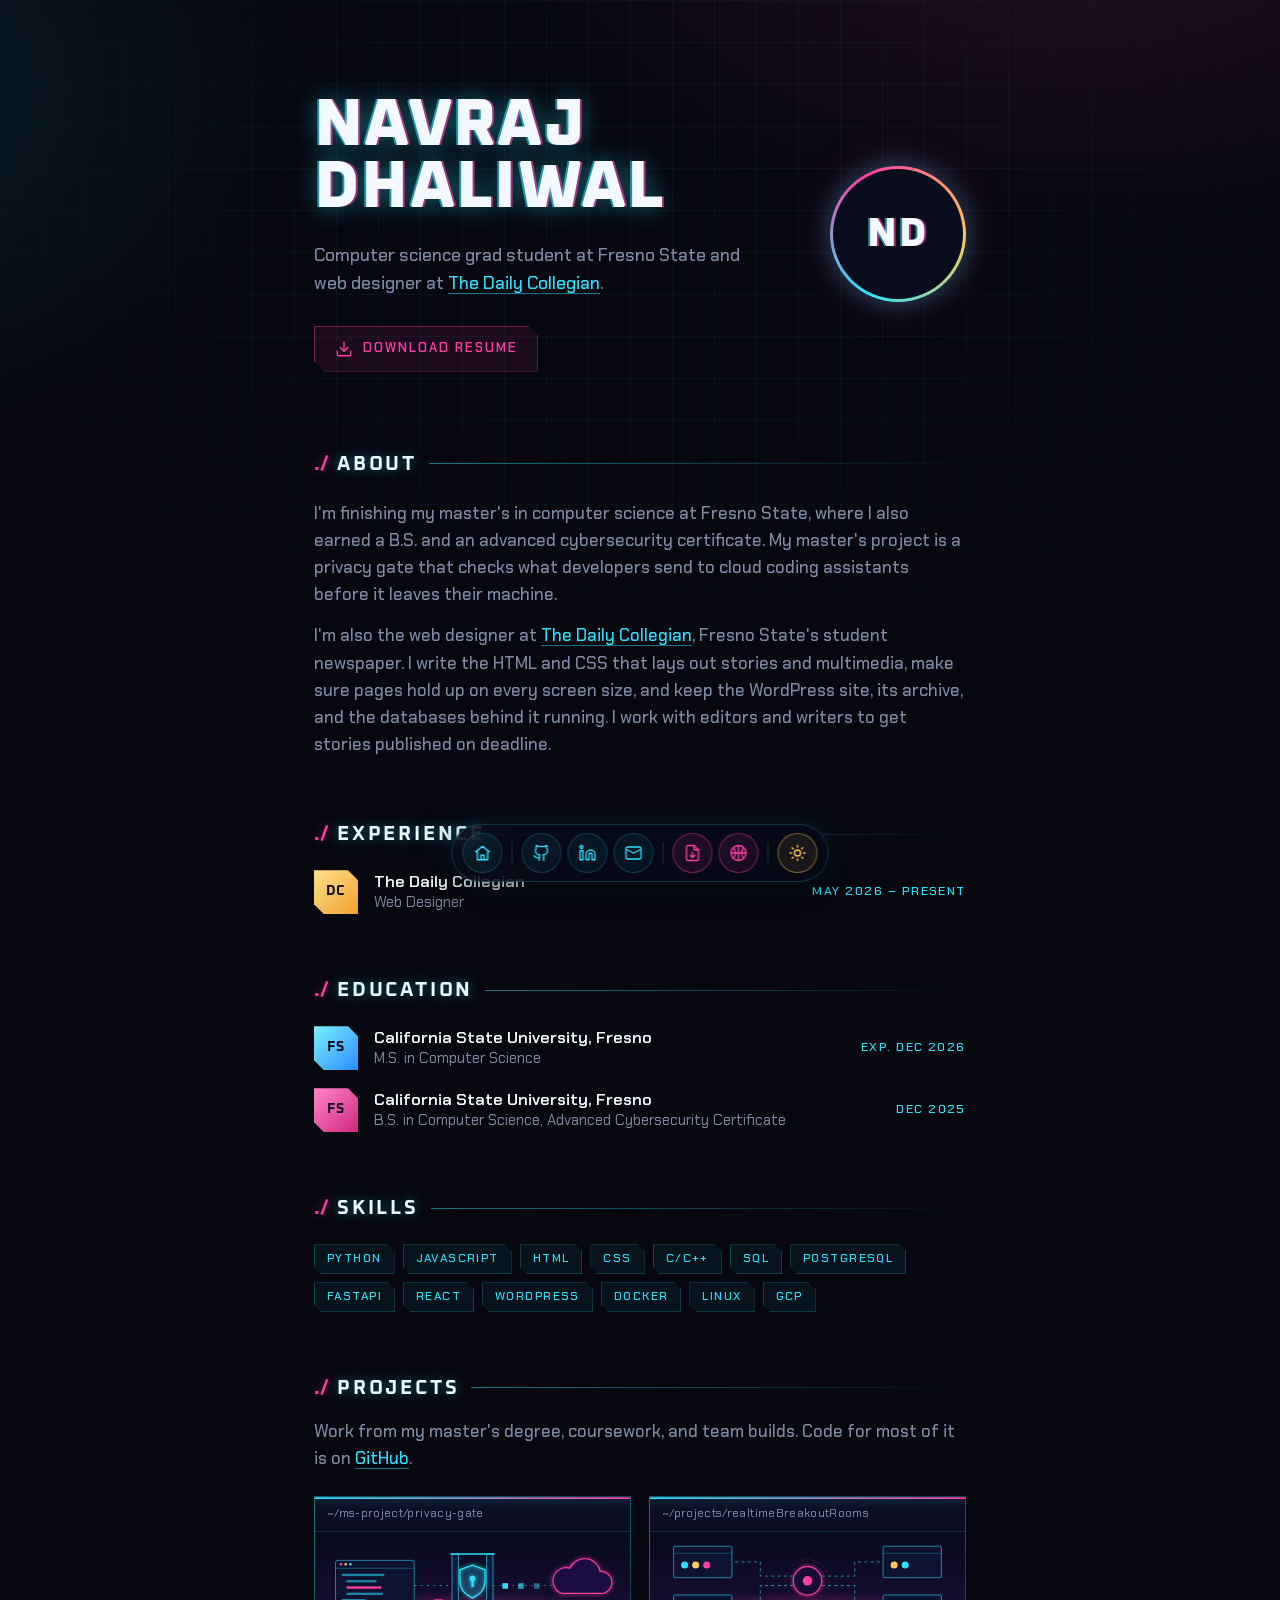
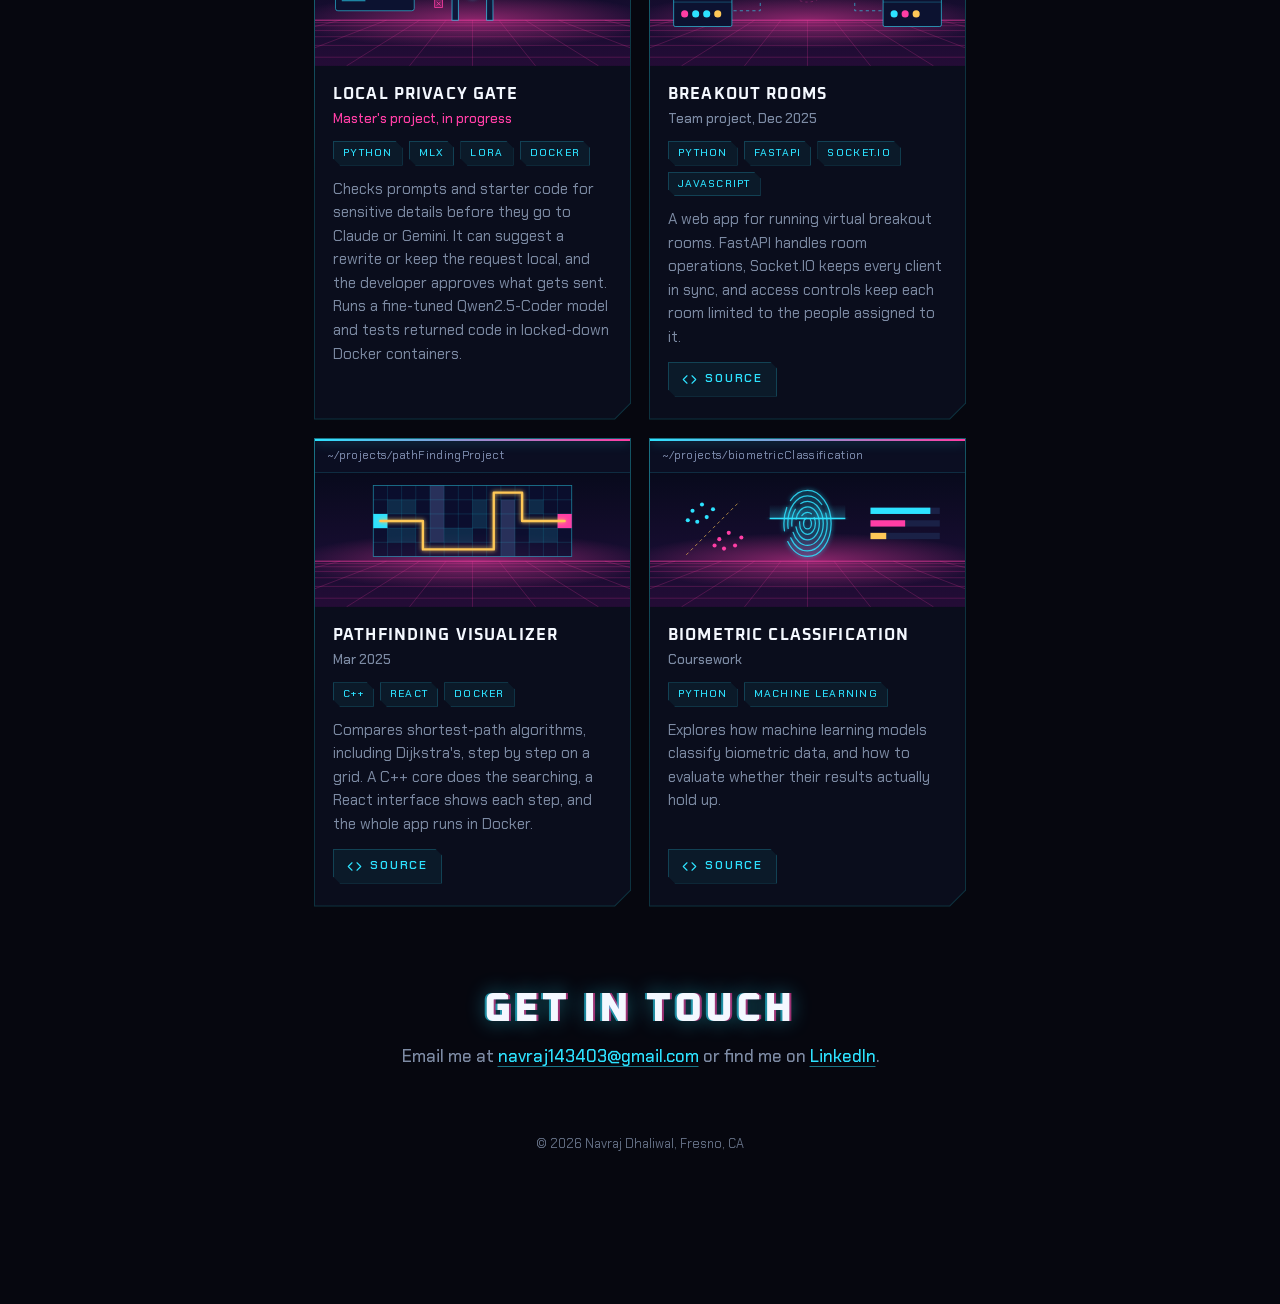
==== commit 4dc74d54: "Publish Desktop portfolio redesign" ====
--- a/index.html
+++ b/index.html
@@ -1,130 +1,305 @@
-<!doctype html>
-<html lang="en">
-  <head>
-    <meta charset="UTF-8" />
-    <meta name="viewport" content="width=device-width, initial-scale=1.0" />
-    <title>Navraj Dhaliwal | Portfolio</title>
-    <meta name="description" content="Navraj Dhaliwal's portfolio of web applications, privacy research, and web design at The Daily Collegian." />
-    <link rel="icon" type="image/png" sizes="512x512" href="assets/favicon.png" />
-    <link rel="apple-touch-icon" sizes="180x180" href="assets/apple-touch-icon.png" />
-    <link rel="stylesheet" href="styles.css" />
-    <script src="script.js" defer></script>
-  </head>
-  <body id="top">
-    <a class="skip-link" href="#main-content">Skip to content</a>
-    <nav class="site-nav" aria-label="Primary navigation">
-      <a class="dock-home" href="#top" aria-label="Home">ND</a>
-      <a href="#projects">Work</a>
-      <a href="#resume">Resume</a>
-      <a href="scores.html">Scores</a>
-      <button class="theme-toggle" type="button" aria-label="Light theme" aria-pressed="false" title="Light theme" data-theme-toggle hidden>
-        <svg width="18" height="18" viewBox="0 0 24 24" fill="none" stroke="currentColor" stroke-width="1.7" stroke-linecap="round" aria-hidden="true">
-          <circle cx="12" cy="12" r="4" />
-          <path d="M12 2v2m0 16v2M2 12h2m16 0h2M4.93 4.93l1.42 1.42m11.3 11.3 1.42 1.42m0-14.14-1.42 1.42M6.35 17.65l-1.42 1.42" />
-        </svg>
-      </button>
-    </nav>
-
-    <main class="layout" id="main-content">
-      <section class="intro" aria-labelledby="name">
-        <p class="label intro-location">Fresno, California</p>
-        <h1 id="name">Navraj <span>Dhaliwal</span></h1>
-        <p class="intro-copy">I'm pursuing a master's in computer science at Fresno State and work as a web designer at The Daily Collegian.</p>
-        <div class="link-group intro-actions">
-          <a class="button" href="assets/navraj_resume_removed.pdf" download>Download resume</a>
-          <a class="text-link" href="#projects">View my work</a>
+<!DOCTYPE html>
+<html lang="en" data-theme="dark">
+<head>
+  <meta charset="utf-8">
+  <meta name="viewport" content="width=device-width, initial-scale=1">
+  <title>Navraj Dhaliwal | Portfolio</title>
+  <meta name="description" content="Navraj Dhaliwal's portfolio of web applications, privacy research, and web design at The Daily Collegian.">
+  <link rel="icon" href="assets/favicon.png">
+  <link rel="apple-touch-icon" href="assets/apple-touch-icon.png">
+  <script>try{var t=localStorage.getItem("portfolio-theme");if(t)document.documentElement.dataset.theme=t}catch(e){}</script>
+  <link rel="preconnect" href="https://fonts.googleapis.com">
+  <link rel="preconnect" href="https://fonts.gstatic.com" crossorigin>
+  <link href="https://fonts.googleapis.com/css2?family=Chakra+Petch:wght@400;500;600&family=Oxanium:wght@600;700;800&display=swap" rel="stylesheet">
+  <link rel="stylesheet" href="portfolio.css">
+</head>
+<body id="top">
+  <a class="skip" href="#main">Skip to content</a>
+
+  <!-- Icon sprite + shared SVG art definitions -->
+  <svg class="defs" aria-hidden="true" focusable="false">
+    <defs>
+      <symbol id="i-home" viewBox="0 0 24 24"><path d="M3 10.5 12 3l9 7.5"/><path d="M5 9.5V21h14V9.5"/><path d="M10 21v-6h4v6"/></symbol>
+      <symbol id="i-github" viewBox="0 0 24 24"><path d="M15 22v-4a4.8 4.8 0 0 0-1-3.5c3 0 6-2 6-5.5.08-1.25-.27-2.48-1-3.5.28-1.15.28-2.35 0-3.5 0 0-1 0-3 1.5-2.64-.5-5.36-.5-8 0C6 2 5 2 5 2c-.3 1.15-.3 2.35 0 3.5A5.4 5.4 0 0 0 4 9c0 3.5 3 5.5 6 5.5-.39.49-.68 1.05-.85 1.65-.17.6-.22 1.23-.15 1.85v4"/><path d="M9 18c-4.51 2-5-2-7-2"/></symbol>
+      <symbol id="i-linkedin" viewBox="0 0 24 24"><path d="M16 8a6 6 0 0 1 6 6v7h-4v-7a2 2 0 0 0-4 0v7h-4v-7a6 6 0 0 1 6-6z"/><rect x="2" y="9" width="4" height="12"/><circle cx="4" cy="4" r="2"/></symbol>
+      <symbol id="i-mail" viewBox="0 0 24 24"><rect x="2" y="4" width="20" height="16" rx="2"/><path d="m22 7-10 5L2 7"/></symbol>
+      <symbol id="i-resume" viewBox="0 0 24 24"><path d="M14 2H6a2 2 0 0 0-2 2v16a2 2 0 0 0 2 2h12a2 2 0 0 0 2-2V8z"/><path d="M14 2v6h6"/><path d="M12 11v7"/><path d="m9 15 3 3 3-3"/></symbol>
+      <symbol id="i-ball" viewBox="0 0 24 24"><circle cx="12" cy="12" r="10"/><path d="M2 12h20"/><path d="M12 2v20"/><path d="M5 5a10 10 0 0 1 0 14"/><path d="M19 5a10 10 0 0 0 0 14"/></symbol>
+      <symbol id="i-sun" viewBox="0 0 24 24"><circle cx="12" cy="12" r="4"/><path d="M12 2v2M12 20v2M4.9 4.9l1.4 1.4M17.7 17.7l1.4 1.4M2 12h2M20 12h2M6.3 17.7l-1.4 1.4M19.1 4.9l-1.4 1.4"/></symbol>
+      <symbol id="i-moon" viewBox="0 0 24 24"><path d="M12 3a6 6 0 0 0 9 9 9 9 0 1 1-9-9Z"/></symbol>
+      <symbol id="i-code" viewBox="0 0 24 24"><path d="m16 18 6-6-6-6"/><path d="m8 6-6 6 6 6"/></symbol>
+      <symbol id="i-download" viewBox="0 0 24 24"><path d="M21 15v4a2 2 0 0 1-2 2H5a2 2 0 0 1-2-2v-4"/><path d="m7 10 5 5 5-5"/><path d="M12 15V3"/></symbol>
+
+      <linearGradient id="g-sky" x1="0" y1="0" x2="0" y2="1">
+        <stop offset="0" stop-color="#080a1c"/>
+        <stop offset=".62" stop-color="#170d31"/>
+        <stop offset="1" stop-color="#240c36"/>
+      </linearGradient>
+      <radialGradient id="g-horizon" cx=".5" cy=".5" r=".5">
+        <stop offset="0" stop-color="#ff3ea5" stop-opacity=".5"/>
+        <stop offset="1" stop-color="#ff3ea5" stop-opacity="0"/>
+      </radialGradient>
+      <linearGradient id="g-scan" x1="0" y1="0" x2="0" y2="1">
+        <stop offset="0" stop-color="#2de2ff" stop-opacity="0"/>
+        <stop offset="1" stop-color="#2de2ff" stop-opacity=".28"/>
+      </linearGradient>
+      <filter id="glow" x="-50%" y="-50%" width="200%" height="200%">
+        <feGaussianBlur stdDeviation="2.4" result="b"/>
+        <feMerge><feMergeNode in="b"/><feMergeNode in="SourceGraphic"/></feMerge>
+      </filter>
+      <g id="floor" fill="none" stroke="#ff3ea5">
+        <path d="M0 112H400" stroke-opacity=".85"/>
+        <path d="M0 115H400M0 119H400M0 125H400M0 133H400M0 144H400M0 159H400" stroke-opacity=".26"/>
+        <path d="M-52 112-400 170M32 112-200 170M90.8 112-60 170M132.8 112 40 170M166.4 112 120 170M200 112V170M233.6 112 280 170M267.2 112 360 170M309.2 112 460 170M368 112 600 170M452 112 800 170" stroke-opacity=".26"/>
+      </g>
+    </defs>
+  </svg>
+
+  <main id="main" class="wrap">
+
+    <header class="hero">
+      <div class="hero-text">
+        <h1 class="name"><span>Navraj</span> <span>Dhaliwal</span></h1>
+        <p class="lede">Computer science grad student at Fresno State and web designer at <a href="https://fscollegian.com/">The Daily Collegian</a>.</p>
+        <a class="btn" id="resume" href="assets/navraj_resume_removed.pdf" download>
+          <svg class="ico"><use href="#i-download"/></svg>
+          Download resume
+        </a>
+      </div>
+      <div class="avatar">
+        <div class="avatar-in">
+          <span aria-hidden="true">ND</span>
         </div>
-      </section>
-
-      <section class="section" id="snapshot" aria-label="Snapshot">
-        <div class="snapshot-grid">
+      </div>
+    </header>
+
+    <section id="snapshot" aria-labelledby="about-h">
+      <h2 class="sh" id="about-h"><span class="sh-pre" aria-hidden="true">./</span>About</h2>
+      <p class="prose">I'm finishing my master's in computer science at Fresno State, where I also earned a B.S. and an advanced cybersecurity certificate. My master's project is a privacy gate that checks what developers send to cloud coding assistants before it leaves their machine.</p>
+      <p class="prose">I'm also the web designer at <a href="https://fscollegian.com/">The Daily Collegian</a>, Fresno State's student newspaper. I write the HTML and CSS that lays out stories and multimedia, make sure pages hold up on every screen size, and keep the WordPress site, its archive, and the databases behind it running. I work with editors and writers to get stories published on deadline.</p>
+    </section>
+
+    <section aria-labelledby="work-h">
+      <h2 class="sh" id="work-h"><span class="sh-pre" aria-hidden="true">./</span>Experience</h2>
+      <ul class="rows">
+        <li class="row">
+          <span class="tile tile-amber" aria-hidden="true">DC</span>
           <div>
-            <h2 class="ruled-heading">Experience</h2>
-            <article class="experience">
-              <h3>The Daily Collegian</h3>
-              <p class="label">Web Designer / May 2026 to present</p>
-              <p>I maintain the WordPress site and archive for Fresno State's student newspaper. I work with editors and writers to format and publish stories and multimedia on deadline, and fix layout issues across devices.</p>
-              <div class="link-group">
-                <a class="text-link" href="https://fscollegian.com/">Visit The Collegian</a>
-              </div>
-            </article>
-          </div>
+            <a class="row-title" href="https://fscollegian.com/">The Daily Collegian</a>
+            <span class="row-sub">Web Designer</span>
+          </div>
+          <span class="row-date">May 2026 – Present</span>
+        </li>
+      </ul>
+    </section>
+
+    <section aria-labelledby="edu-h">
+      <h2 class="sh" id="edu-h"><span class="sh-pre" aria-hidden="true">./</span>Education</h2>
+      <ul class="rows">
+        <li class="row">
+          <span class="tile tile-cyan" aria-hidden="true">FS</span>
           <div>
-            <h2 class="ruled-heading">Education</h2>
-            <ul class="record-list">
-              <li><strong>M.S. in Computer Science</strong><span>Fresno State / Expected December 2026</span></li>
-              <li><strong>B.S. in Computer Science</strong><span>Fresno State / December 2025</span><span>Advanced Cybersecurity Certificate</span></li>
-            </ul>
-          </div>
-        </div>
-        <div class="skills">
-          <h2 class="ruled-heading">Skills</h2>
-          <ul class="tag-list">
-            <li>Python</li><li>JavaScript</li><li>C/C++</li><li>SQL</li><li>PostgreSQL</li>
-            <li>FastAPI</li><li>React</li><li>WordPress</li><li>Docker</li><li>Linux</li><li>GCP</li>
-          </ul>
-        </div>
-      </section>
-
-      <section class="section" id="projects" aria-labelledby="projects-title">
-        <div class="section-heading">
-          <h2 id="projects-title">Selected Projects</h2>
-          <a class="text-link" href="https://github.com/navraj223/projects">GitHub projects</a>
-        </div>
-        <div class="project-grid">
-          <article class="project project-research">
-            <p class="label">M.S. Project / Fresno State</p>
-            <h3>Local Privacy Gate for Cloud Coding Assistants</h3>
-            <p>I built a local tool that checks prompts and starter code for sensitive details. It can suggest a rewrite or keep a request local. Developers approve what goes to Claude or Gemini.</p>
-            <p>It uses a fine-tuned Qwen2.5-Coder model, tests returned code in restricted Docker containers, and records model and dataset versions for reproducibility.</p>
-            <ul class="tag-list"><li>Python</li><li>MLX</li><li>LoRA</li><li>Docker</li></ul>
-          </article>
-          <article class="project project-rooms">
-            <p class="label">Real-time web app</p>
-            <h3>Breakout Rooms</h3>
-            <p>Built with a team to manage virtual breakout rooms. FastAPI handles room operations, Socket.IO keeps clients in sync, and access controls restrict rooms to authorized users.</p>
-            <ul class="tag-list"><li>Python</li><li>FastAPI</li><li>Socket.IO</li><li>JavaScript</li></ul>
-            <a class="text-link" href="https://github.com/navraj223/projects/tree/main/realtimeBreakoutRooms" aria-label="View Breakout Rooms source code">Source code</a>
-          </article>
-          <article class="project project-path">
-            <p class="label">Algorithms</p>
-            <h3>Pathfinding Visualizer</h3>
-            <p>An interactive visualizer for comparing shortest-path algorithms, including Dijkstra's. The app pairs a C++ implementation with a React interface and runs in Docker.</p>
-            <ul class="tag-list"><li>C++</li><li>React</li><li>Docker</li></ul>
-            <a class="text-link" href="https://github.com/navraj223/projects/tree/main/pathFindingProject" aria-label="View Pathfinding Visualizer source code">Source code</a>
-          </article>
-          <article class="project project-biometrics">
-            <p class="label">Machine learning</p>
-            <h3>Biometric Classification</h3>
-            <p>A coursework project exploring how machine learning models classify biometric data and how to evaluate their results.</p>
-            <ul class="tag-list"><li>Python</li><li>Biometrics</li></ul>
-            <a class="text-link" href="https://github.com/navraj223/projects/tree/main/biometricClassification" aria-label="View Biometric Classification source code">Source code</a>
-          </article>
-        </div>
-      </section>
-
-      <section class="section" id="resume" aria-labelledby="resume-title">
-        <div class="section-heading">
-          <h2 id="resume-title">Resume</h2>
-          <a class="text-link" href="assets/navraj_resume_removed.pdf" download>Download PDF</a>
-        </div>
-        <details class="resume-panel">
-          <summary>Preview resume</summary>
-          <div class="resume-body">
-            <p><a class="text-link" href="assets/navraj_resume_removed.pdf">Open PDF</a></p>
-            <iframe title="Navraj Dhaliwal Resume" src="assets/navraj_resume_removed.pdf#view=FitH" loading="lazy"></iframe>
-          </div>
-        </details>
-      </section>
-
-      <section class="section contact" id="contact" aria-labelledby="contact-title">
-        <h2 id="contact-title" class="ruled-heading">Contact</h2>
-        <div class="link-group">
-          <a class="text-link" href="mailto:navraj143403@gmail.com">Email</a>
-          <a href="https://github.com/navraj223">GitHub</a>
-          <a href="https://www.linkedin.com/in/navraj-dhaliwal-8a4aa6249/">LinkedIn</a>
-        </div>
-      </section>
-    </main>
-  </body>
+            <span class="row-title">California State University, Fresno</span>
+            <span class="row-sub">M.S. in Computer Science</span>
+          </div>
+          <span class="row-date">Exp. Dec 2026</span>
+        </li>
+        <li class="row">
+          <span class="tile tile-mag" aria-hidden="true">FS</span>
+          <div>
+            <span class="row-title">California State University, Fresno</span>
+            <span class="row-sub">B.S. in Computer Science, Advanced Cybersecurity Certificate</span>
+          </div>
+          <span class="row-date">Dec 2025</span>
+        </li>
+      </ul>
+    </section>
+
+    <section aria-labelledby="skills-h">
+      <h2 class="sh" id="skills-h"><span class="sh-pre" aria-hidden="true">./</span>Skills</h2>
+      <ul class="tags">
+        <li class="tag">Python</li><li class="tag">JavaScript</li><li class="tag">HTML</li><li class="tag">CSS</li><li class="tag">C/C++</li><li class="tag">SQL</li>
+        <li class="tag">PostgreSQL</li><li class="tag">FastAPI</li><li class="tag">React</li><li class="tag">WordPress</li>
+        <li class="tag">Docker</li><li class="tag">Linux</li><li class="tag">GCP</li>
+      </ul>
+    </section>
+
+    <section id="projects" aria-labelledby="projects-h">
+      <h2 class="sh" id="projects-h"><span class="sh-pre" aria-hidden="true">./</span>Projects</h2>
+      <p class="prose intro">Work from my master's degree, coursework, and team builds. Code for most of it is on <a href="https://github.com/navraj223/projects">GitHub</a>.</p>
+
+      <div class="grid">
+
+        <article class="card">
+          <div class="card-in">
+            <div class="card-art">
+              <div class="art-bar">~/ms-project/privacy-gate</div>
+              <svg viewBox="0 0 400 170" preserveAspectRatio="xMidYMid slice" aria-hidden="true">
+                <rect width="400" height="170" fill="url(#g-sky)"/>
+                <ellipse cx="200" cy="112" rx="230" ry="36" fill="url(#g-horizon)"/>
+                <use href="#floor"/>
+                <rect x="26" y="36" width="100" height="64" rx="3" fill="#0c1230" stroke="#2de2ff" stroke-opacity=".7"/>
+                <path d="M26 46H126" stroke="#2de2ff" stroke-opacity=".4"/>
+                <circle cx="33" cy="41" r="1.6" fill="#ff3ea5"/><circle cx="39" cy="41" r="1.6" fill="#ffc857"/><circle cx="45" cy="41" r="1.6" fill="#2de2ff"/>
+                <g fill="#2de2ff" fill-opacity=".55"><rect x="34" y="53" width="54" height="3"/><rect x="40" y="61" width="38" height="3"/><rect x="40" y="77" width="46" height="3"/><rect x="34" y="85" width="30" height="3"/></g>
+                <rect x="40" y="69" width="44" height="3" fill="#ff3ea5"/>
+                <path class="flow" d="M126 68H174" stroke="#2de2ff" stroke-dasharray="3 5" stroke-opacity=".75"/>
+                <g transform="translate(152 86)"><rect width="10" height="10" fill="#ff3ea5" fill-opacity=".2" stroke="#ff3ea5"/><path d="M2.5 2.5l5 5M7.5 2.5l-5 5" stroke="#ff3ea5"/></g>
+                <rect x="174" y="28" width="8" height="84" fill="#10173a" stroke="#2de2ff" stroke-opacity=".8"/>
+                <rect x="218" y="28" width="8" height="84" fill="#10173a" stroke="#2de2ff" stroke-opacity=".8"/>
+                <path d="M172 28H228" stroke="#2de2ff" stroke-width="2"/>
+                <g filter="url(#glow)">
+                  <path d="M200 42 216 48V62C216 73 209 80 200 84 191 80 184 73 184 62V48Z" fill="#2de2ff" fill-opacity=".12" stroke="#2de2ff" stroke-width="1.6"/>
+                  <circle cx="200" cy="59" r="3.6" fill="#2de2ff"/><rect x="198.5" y="61" width="3" height="9" fill="#2de2ff"/>
+                </g>
+                <path class="flow" d="M226 68H312" stroke="#2de2ff" stroke-dasharray="3 5" stroke-opacity=".5"/>
+                <g fill="#2de2ff"><rect x="238" y="65" width="7" height="7"/><rect x="258" y="65" width="7" height="7" fill-opacity=".7"/><rect x="278" y="65" width="7" height="7" fill-opacity=".45"/></g>
+                <path d="M314 78H364A14 14 0 0 0 362 50 20 20 0 0 0 324 46 14 14 0 0 0 314 78Z" fill="#1a1040" stroke="#ff3ea5" stroke-width="1.4" filter="url(#glow)"/>
+              </svg>
+            </div>
+            <div class="card-body">
+              <h3>Local Privacy Gate</h3>
+              <p class="status status-live">Master's project, in progress</p>
+              <ul class="tags tags-sm"><li class="tag">Python</li><li class="tag">MLX</li><li class="tag">LoRA</li><li class="tag">Docker</li></ul>
+              <p class="desc">Checks prompts and starter code for sensitive details before they go to Claude or Gemini. It can suggest a rewrite or keep the request local, and the developer approves what gets sent. Runs a fine-tuned Qwen2.5-Coder model and tests returned code in locked-down Docker containers.</p>
+            </div>
+          </div>
+        </article>
+
+        <article class="card">
+          <div class="card-in">
+            <div class="card-art">
+              <div class="art-bar">~/projects/realtimeBreakoutRooms</div>
+              <svg viewBox="0 0 400 170" preserveAspectRatio="xMidYMid slice" aria-hidden="true">
+                <rect width="400" height="170" fill="url(#g-sky)"/>
+                <ellipse cx="200" cy="112" rx="230" ry="36" fill="url(#g-horizon)"/>
+                <use href="#floor"/>
+                <g fill="none" stroke="#2de2ff" stroke-dasharray="4 4" stroke-opacity=".75" class="flow">
+                  <path d="M182 56H140V38H104"/><path d="M218 56H260V38H296"/>
+                  <path d="M182 68H140V100H104"/><path d="M218 68H260V100H296"/>
+                </g>
+                <g stroke="#2de2ff">
+                  <rect x="30" y="18" width="74" height="40" rx="2" fill="#0c1230" stroke-opacity=".75"/><path d="M30 27H104" stroke-opacity=".35"/>
+                  <rect x="296" y="18" width="74" height="40" rx="2" fill="#0c1230" stroke-opacity=".75"/><path d="M296 27H370" stroke-opacity=".35"/>
+                  <rect x="30" y="80" width="74" height="40" rx="2" fill="#0c1230" stroke-opacity=".75"/><path d="M30 89H104" stroke-opacity=".35"/>
+                  <rect x="296" y="80" width="74" height="40" rx="2" fill="#0c1230" stroke-opacity=".75"/><path d="M296 89H370" stroke-opacity=".35"/>
+                </g>
+                <g>
+                  <circle cx="44" cy="42" r="4.5" fill="#2de2ff"/><circle cx="58" cy="42" r="4.5" fill="#ffc857"/><circle cx="72" cy="42" r="4.5" fill="#ff3ea5"/>
+                  <circle cx="310" cy="42" r="4.5" fill="#ffc857"/><circle cx="324" cy="42" r="4.5" fill="#2de2ff"/>
+                  <circle cx="44" cy="104" r="4.5" fill="#ff3ea5"/><circle cx="58" cy="104" r="4.5" fill="#2de2ff"/><circle cx="72" cy="104" r="4.5" fill="#2de2ff"/><circle cx="86" cy="104" r="4.5" fill="#ffc857"/>
+                  <circle cx="310" cy="104" r="4.5" fill="#2de2ff"/><circle cx="324" cy="104" r="4.5" fill="#ff3ea5"/><circle cx="338" cy="104" r="4.5" fill="#ffc857"/>
+                </g>
+                <circle cx="200" cy="62" r="27" fill="none" stroke="#ff3ea5" stroke-opacity=".35" stroke-dasharray="3 4"/>
+                <g filter="url(#glow)"><circle cx="200" cy="62" r="18" fill="#140c34" stroke="#ff3ea5" stroke-width="1.5"/><circle cx="200" cy="62" r="6" fill="#ff3ea5"/></g>
+              </svg>
+            </div>
+            <div class="card-body">
+              <h3>Breakout Rooms</h3>
+              <p class="status">Team project, Dec 2025</p>
+              <ul class="tags tags-sm"><li class="tag">Python</li><li class="tag">FastAPI</li><li class="tag">Socket.IO</li><li class="tag">JavaScript</li></ul>
+              <p class="desc">A web app for running virtual breakout rooms. FastAPI handles room operations, Socket.IO keeps every client in sync, and access controls keep each room limited to the people assigned to it.</p>
+              <div class="card-links"><a class="btn btn-sm" href="https://github.com/navraj223/projects/tree/main/realtimeBreakoutRooms"><svg class="ico"><use href="#i-code"/></svg>Source</a></div>
+            </div>
+          </div>
+        </article>
+
+        <article class="card">
+          <div class="card-in">
+            <div class="card-art">
+              <div class="art-bar">~/projects/pathFindingProject</div>
+              <svg viewBox="0 0 400 170" preserveAspectRatio="xMidYMid slice" aria-hidden="true">
+                <rect width="400" height="170" fill="url(#g-sky)"/>
+                <ellipse cx="200" cy="112" rx="230" ry="36" fill="url(#g-horizon)"/>
+                <use href="#floor"/>
+                <rect x="74" y="16" width="252" height="90" fill="#0b1030" fill-opacity=".8"/>
+                <g fill="#2de2ff" fill-opacity=".13">
+                  <rect x="92" y="34" width="18" height="18"/><rect x="110" y="34" width="18" height="18"/><rect x="92" y="70" width="18" height="18"/>
+                  <rect x="110" y="70" width="18" height="18"/><rect x="164" y="70" width="18" height="18"/><rect x="182" y="70" width="18" height="18"/>
+                  <rect x="200" y="52" width="18" height="18"/><rect x="200" y="34" width="18" height="18"/><rect x="272" y="34" width="18" height="18"/>
+                  <rect x="272" y="70" width="18" height="18"/><rect x="290" y="70" width="18" height="18"/>
+                </g>
+                <g fill="#28305a"><rect x="146" y="16" width="18" height="72"/><rect x="236" y="34" width="18" height="72"/></g>
+                <path d="M92 16V106M110 16V106M128 16V106M146 16V106M164 16V106M182 16V106M200 16V106M218 16V106M236 16V106M254 16V106M272 16V106M290 16V106M308 16V106M74 34H326M74 52H326M74 70H326M74 88H326" stroke="#2de2ff" stroke-opacity=".16"/>
+                <rect x="74" y="16" width="252" height="90" fill="none" stroke="#2de2ff" stroke-opacity=".55"/>
+                <rect x="74" y="52" width="18" height="18" fill="#2de2ff"/>
+                <rect x="308" y="52" width="18" height="18" fill="#ff3ea5"/>
+                <polyline class="trace" points="83,61 137,61 137,97 227,97 227,25 263,25 263,61 317,61" fill="none" stroke="#ffc857" stroke-width="3" stroke-linejoin="round" stroke-linecap="round" filter="url(#glow)"/>
+              </svg>
+            </div>
+            <div class="card-body">
+              <h3>Pathfinding Visualizer</h3>
+              <p class="status">Mar 2025</p>
+              <ul class="tags tags-sm"><li class="tag">C++</li><li class="tag">React</li><li class="tag">Docker</li></ul>
+              <p class="desc">Compares shortest-path algorithms, including Dijkstra's, step by step on a grid. A C++ core does the searching, a React interface shows each step, and the whole app runs in Docker.</p>
+              <div class="card-links"><a class="btn btn-sm" href="https://github.com/navraj223/projects/tree/main/pathFindingProject"><svg class="ico"><use href="#i-code"/></svg>Source</a></div>
+            </div>
+          </div>
+        </article>
+
+        <article class="card">
+          <div class="card-in">
+            <div class="card-art">
+              <div class="art-bar">~/projects/biometricClassification</div>
+              <svg viewBox="0 0 400 170" preserveAspectRatio="xMidYMid slice" aria-hidden="true">
+                <rect width="400" height="170" fill="url(#g-sky)"/>
+                <ellipse cx="200" cy="112" rx="230" ry="36" fill="url(#g-horizon)"/>
+                <use href="#floor"/>
+                <path d="M46 104 114 36" stroke="#ffc857" stroke-dasharray="4 4" stroke-opacity=".8"/>
+                <g fill="#2de2ff"><circle cx="54" cy="48" r="2.6"/><circle cx="66" cy="40" r="2.6"/><circle cx="72" cy="56" r="2.6"/><circle cx="60" cy="62" r="2.6"/><circle cx="80" cy="46" r="2.6"/><circle cx="48" cy="60" r="2.6"/></g>
+                <g fill="#ff3ea5"><circle cx="88" cy="84" r="2.6"/><circle cx="100" cy="76" r="2.6"/><circle cx="108" cy="92" r="2.6"/><circle cx="94" cy="96" r="2.6"/><circle cx="116" cy="82" r="2.6"/><circle cx="82" cy="92" r="2.6"/></g>
+                <g fill="none" stroke="#2de2ff" stroke-width="1.6" stroke-opacity=".85" stroke-linecap="round" filter="url(#glow)">
+                  <ellipse cx="200" cy="64" rx="5" ry="7" stroke-dasharray="26 6"/>
+                  <ellipse cx="200" cy="64" rx="10" ry="14" stroke-dasharray="40 8 14 6"/>
+                  <ellipse cx="200" cy="64" rx="15" ry="21" stroke-dasharray="52 10"/>
+                  <ellipse cx="200" cy="64" rx="20" ry="28" stroke-dasharray="64 8 22 10"/>
+                  <ellipse cx="200" cy="64" rx="25" ry="35" stroke-dasharray="76 12"/>
+                  <ellipse cx="200" cy="64" rx="30" ry="42" stroke-dasharray="90 14 30 10"/>
+                </g>
+                <g class="scan">
+                  <rect x="152" y="40" width="96" height="18" fill="url(#g-scan)"/>
+                  <rect x="152" y="57" width="96" height="1.6" fill="#2de2ff" filter="url(#glow)"/>
+                </g>
+                <g fill="#1a2146"><rect x="280" y="44" width="88" height="8"/><rect x="280" y="60" width="88" height="8"/><rect x="280" y="76" width="88" height="8"/></g>
+                <rect x="280" y="44" width="76" height="8" fill="#2de2ff"/>
+                <rect x="280" y="60" width="44" height="8" fill="#ff3ea5"/>
+                <rect x="280" y="76" width="20" height="8" fill="#ffc857"/>
+              </svg>
+            </div>
+            <div class="card-body">
+              <h3>Biometric Classification</h3>
+              <p class="status">Coursework</p>
+              <ul class="tags tags-sm"><li class="tag">Python</li><li class="tag">Machine learning</li></ul>
+              <p class="desc">Explores how machine learning models classify biometric data, and how to evaluate whether their results actually hold up.</p>
+              <div class="card-links"><a class="btn btn-sm" href="https://github.com/navraj223/projects/tree/main/biometricClassification"><svg class="ico"><use href="#i-code"/></svg>Source</a></div>
+            </div>
+          </div>
+        </article>
+
+      </div>
+    </section>
+
+    <section class="contact" aria-labelledby="contact-h">
+      <h2 class="big" id="contact-h">Get in touch</h2>
+      <p>Email me at <a href="mailto:navraj143403@gmail.com">navraj143403@gmail.com</a> or find me on <a href="https://www.linkedin.com/in/navraj-dhaliwal-8a4aa6249/">LinkedIn</a>.</p>
+    </section>
+
+    <footer class="foot">© <span id="year">2026</span> Navraj Dhaliwal, Fresno, CA</footer>
+  </main>
+
+  <nav class="dock" aria-label="Quick links">
+    <a href="#top" data-tip="Home" aria-label="Back to top"><svg class="ico"><use href="#i-home"/></svg></a>
+    <span class="sep" aria-hidden="true"></span>
+    <a href="https://github.com/navraj223" data-tip="GitHub" aria-label="GitHub"><svg class="ico"><use href="#i-github"/></svg></a>
+    <a href="https://www.linkedin.com/in/navraj-dhaliwal-8a4aa6249/" data-tip="LinkedIn" aria-label="LinkedIn"><svg class="ico"><use href="#i-linkedin"/></svg></a>
+    <a href="mailto:navraj143403@gmail.com" data-tip="Email" aria-label="Email"><svg class="ico"><use href="#i-mail"/></svg></a>
+    <span class="sep" aria-hidden="true"></span>
+    <a class="d-mag" href="assets/navraj_resume_removed.pdf" data-tip="Resume" aria-label="Resume (PDF)"><svg class="ico"><use href="#i-resume"/></svg></a>
+    <a class="d-mag" href="scores.html" data-tip="NBA scores" aria-label="NBA scores"><svg class="ico"><use href="#i-ball"/></svg></a>
+    <span class="sep" aria-hidden="true"></span>
+    <button class="d-amber" id="theme-toggle" type="button" data-tip="Light mode" aria-label="Switch to light theme"><svg class="ico"><use href="#i-sun"/></svg></button>
+  </nav>
+
+  <script src="portfolio.js"></script>
+</body>
 </html>
--- a/portfolio.css
+++ b/portfolio.css
@@ -0,0 +1,575 @@
+/* ---------- Tokens ---------- */
+:root,
+[data-theme="dark"] {
+  --bg: #06070f;
+  --panel: #0a0d1c;
+  --ink: #d3deec;
+  --strong: #f4f8ff;
+  --bright: #e8fbff;
+  --muted: #7d8ba4;
+
+  --cyan: #2de2ff;
+  --mag: #ff3ea5;
+  --amber: #ffc857;
+
+  --edge: rgba(45, 226, 255, 0.2);
+  --edge-strong: rgba(45, 226, 255, 0.5);
+  --fill: rgba(45, 226, 255, 0.06);
+  --mag-edge: rgba(255, 62, 165, 0.42);
+  --mag-fill: rgba(255, 62, 165, 0.09);
+  --amber-edge: rgba(255, 200, 87, 0.42);
+  --amber-fill: rgba(255, 200, 87, 0.08);
+
+  --grid: rgba(45, 226, 255, 0.05);
+  --wash-a: rgba(255, 62, 165, 0.12);
+  --wash-b: rgba(45, 226, 255, 0.11);
+  --glow: rgba(45, 226, 255, 0.45);
+  --split-a: rgba(45, 226, 255, 0.55);
+  --split-b: rgba(255, 62, 165, 0.6);
+  --dock-bg: rgba(8, 11, 24, 0.72);
+  --shadow: rgba(0, 0, 0, 0.5);
+
+  --cut: polygon(0 0, calc(100% - 10px) 0, 100% 10px, 100% 100%, 10px 100%, 0 calc(100% - 10px));
+  --cut-sm: polygon(0 0, calc(100% - 7px) 0, 100% 7px, 100% 100%, 7px 100%, 0 calc(100% - 7px));
+
+  color-scheme: dark;
+}
+
+[data-theme="light"] {
+  --bg: #edf1f7;
+  --panel: #ffffff;
+  --ink: #1d2638;
+  --strong: #0a0f1d;
+  --bright: #0a0f1d;
+  --muted: #56627a;
+
+  --cyan: #087d9a;
+  --mag: #c0146c;
+  --amber: #9a6200;
+
+  --edge: rgba(8, 125, 154, 0.26);
+  --edge-strong: rgba(8, 125, 154, 0.55);
+  --fill: rgba(8, 125, 154, 0.06);
+  --mag-edge: rgba(192, 20, 108, 0.35);
+  --mag-fill: rgba(192, 20, 108, 0.06);
+  --amber-edge: rgba(154, 98, 0, 0.35);
+  --amber-fill: rgba(154, 98, 0, 0.07);
+
+  --grid: rgba(8, 125, 154, 0.07);
+  --wash-a: rgba(192, 20, 108, 0.07);
+  --wash-b: rgba(8, 125, 154, 0.08);
+  --glow: transparent;
+  --split-a: rgba(8, 125, 154, 0.45);
+  --split-b: rgba(192, 20, 108, 0.4);
+  --dock-bg: rgba(255, 255, 255, 0.78);
+  --shadow: rgba(20, 30, 60, 0.14);
+
+  color-scheme: light;
+}
+
+/* ---------- Base ---------- */
+*, *::before, *::after { box-sizing: border-box; }
+
+html {
+  scroll-behavior: smooth;
+  background-color: var(--bg);
+  background-image:
+    radial-gradient(1000px 540px at 85% -10%, var(--wash-a), transparent 60%),
+    radial-gradient(900px 640px at -15% 10%, var(--wash-b), transparent 55%);
+  background-attachment: fixed;
+}
+
+body {
+  margin: 0;
+  font-family: "Chakra Petch", system-ui, sans-serif;
+  font-size: 17px;
+  line-height: 1.6;
+  color: var(--ink);
+  -webkit-font-smoothing: antialiased;
+}
+
+body::before {
+  content: "";
+  position: fixed;
+  inset: 0;
+  z-index: -1;
+  pointer-events: none;
+  background-image:
+    linear-gradient(var(--grid) 1px, transparent 1px),
+    linear-gradient(90deg, var(--grid) 1px, transparent 1px);
+  background-size: 42px 42px;
+  -webkit-mask-image: radial-gradient(ellipse 75% 65% at 50% 25%, #000 35%, transparent 80%);
+          mask-image: radial-gradient(ellipse 75% 65% at 50% 25%, #000 35%, transparent 80%);
+}
+
+a { color: var(--cyan); }
+a:focus-visible, button:focus-visible {
+  outline: 2px solid var(--cyan);
+  outline-offset: 3px;
+}
+
+.defs { position: absolute; width: 0; height: 0; overflow: hidden; }
+
+.ico {
+  width: 18px;
+  height: 18px;
+  flex: none;
+  fill: none;
+  stroke: currentColor;
+  stroke-width: 1.8;
+  stroke-linecap: round;
+  stroke-linejoin: round;
+}
+
+.skip {
+  position: absolute;
+  left: -9999px;
+  top: 12px;
+  z-index: 100;
+  padding: 10px 14px;
+  background: var(--panel);
+  color: var(--strong);
+  border: 1px solid var(--edge-strong);
+}
+.skip:focus { left: 12px; }
+
+.wrap {
+  max-width: 700px;
+  margin: 0 auto;
+  padding: 96px 24px 150px;
+}
+
+section { margin: 0 0 64px; }
+
+/* ---------- Hero ---------- */
+.hero {
+  display: flex;
+  align-items: center;
+  justify-content: space-between;
+  gap: 32px;
+  margin-bottom: 80px;
+}
+
+.name {
+  margin: 0 0 22px;
+  font-family: "Oxanium", "Chakra Petch", sans-serif;
+  font-weight: 800;
+  font-size: clamp(2.7rem, 10vw, 4.1rem);
+  line-height: 0.94;
+  letter-spacing: 0.02em;
+  text-transform: uppercase;
+  color: var(--strong);
+  text-shadow: -2px 0 var(--split-a), 2px 0 var(--split-b), 0 0 24px var(--glow);
+  animation: glitch 0.75s steps(1, end) 0.15s 1 both;
+}
+.name span { display: block; }
+
+@keyframes glitch {
+  0%   { text-shadow: -7px 0 var(--split-a), 7px 0 var(--split-b); transform: translateX(3px); }
+  15%  { text-shadow: 5px 0 var(--split-a), -6px 0 var(--split-b); transform: translateX(-2px); clip-path: inset(8% 0 44% 0); }
+  30%  { text-shadow: -3px 0 var(--split-a), 4px 0 var(--split-b); transform: translateX(1px); clip-path: inset(52% 0 6% 0); }
+  45%  { text-shadow: 6px 0 var(--split-a), -3px 0 var(--split-b); transform: translateX(-1px); clip-path: none; }
+  60%  { text-shadow: -4px 0 var(--split-a), 3px 0 var(--split-b); transform: none; }
+  100% { text-shadow: -2px 0 var(--split-a), 2px 0 var(--split-b), 0 0 24px var(--glow); transform: none; }
+}
+
+.lede {
+  max-width: 40ch;
+  margin: 0 0 28px;
+  font-size: 1.1rem;
+  font-weight: 500;
+  color: var(--muted);
+}
+.lede a, .prose a, .contact a {
+  color: var(--cyan);
+  text-decoration: underline;
+  text-decoration-color: var(--edge-strong);
+  text-underline-offset: 4px;
+}
+.lede a:hover, .prose a:hover, .contact a:hover { text-decoration-color: currentColor; }
+
+.btn {
+  display: inline-flex;
+  align-items: center;
+  gap: 10px;
+  padding: 13px 20px;
+  font: 600 0.8rem/1 "Chakra Petch", sans-serif;
+  letter-spacing: 0.16em;
+  text-transform: uppercase;
+  text-decoration: none;
+  color: var(--mag);
+  background: var(--mag-fill);
+  border: 1px solid var(--mag-edge);
+  clip-path: var(--cut);
+  transition: background-color 0.18s, color 0.18s;
+}
+.btn:hover { background: var(--mag); color: var(--bg); }
+
+.btn-sm {
+  padding: 9px 13px;
+  font-size: 0.72rem;
+  gap: 8px;
+  color: var(--cyan);
+  background: var(--fill);
+  border-color: var(--edge);
+  clip-path: var(--cut-sm);
+}
+.btn-sm .ico { width: 15px; height: 15px; }
+.btn-sm:hover { background: var(--cyan); color: var(--bg); }
+
+.avatar {
+  flex: none;
+  width: 136px;
+  height: 136px;
+  padding: 3px;
+  border-radius: 50%;
+  background: conic-gradient(from 210deg, var(--cyan), var(--mag), var(--amber), var(--cyan));
+  box-shadow: 0 0 26px rgba(45, 226, 255, 0.3), 0 0 50px rgba(255, 62, 165, 0.18);
+}
+[data-theme="light"] .avatar { box-shadow: 0 8px 24px var(--shadow); }
+
+.avatar-in {
+  position: relative;
+  display: grid;
+  place-items: center;
+  width: 100%;
+  height: 100%;
+  overflow: hidden;
+  border-radius: 50%;
+  background: var(--panel);
+  font: 800 2.5rem/1 "Oxanium", sans-serif;
+  letter-spacing: 0.04em;
+  color: var(--strong);
+  text-shadow: -2px 0 var(--split-a), 2px 0 var(--split-b);
+}
+.avatar-in img {
+  position: absolute;
+  inset: 0;
+  width: 100%;
+  height: 100%;
+  object-fit: cover;
+}
+
+/* ---------- Section headings ---------- */
+.sh {
+  display: flex;
+  align-items: center;
+  gap: 12px;
+  margin: 0 0 24px;
+  font: 700 1.25rem/1.2 "Oxanium", sans-serif;
+  letter-spacing: 0.14em;
+  text-transform: uppercase;
+  color: var(--bright);
+  text-shadow: 0 0 12px var(--glow);
+}
+.sh::after {
+  content: "";
+  flex: 1;
+  height: 1px;
+  background: linear-gradient(90deg, var(--edge-strong), transparent);
+}
+.sh-pre {
+  margin-right: -4px;
+  letter-spacing: 0;
+  color: var(--mag);
+  text-shadow: 0 0 10px rgba(255, 62, 165, 0.5);
+}
+[data-theme="light"] .sh-pre { text-shadow: none; }
+
+.prose {
+  max-width: 64ch;
+  margin: 0;
+  font-weight: 500;
+  color: var(--muted);
+}
+.prose + .prose { margin-top: 14px; }
+.intro { margin: -6px 0 24px; }
+
+/* ---------- Experience / education rows ---------- */
+.rows {
+  display: grid;
+  gap: 18px;
+  margin: 0;
+  padding: 0;
+  list-style: none;
+}
+.row {
+  display: grid;
+  grid-template-columns: 44px 1fr auto;
+  align-items: center;
+  gap: 16px;
+}
+.tile {
+  display: grid;
+  place-items: center;
+  width: 44px;
+  height: 44px;
+  font: 700 0.85rem/1 "Oxanium", sans-serif;
+  letter-spacing: 0.04em;
+  color: #070914;
+  clip-path: var(--cut);
+}
+.tile-cyan  { background: linear-gradient(135deg, #7af0ff, #2a8cff); }
+.tile-mag   { background: linear-gradient(135deg, #ff86c8, #d0267f); }
+.tile-amber { background: linear-gradient(135deg, #ffe08f, #f0a12a); }
+
+.row-title {
+  display: block;
+  font-weight: 600;
+  font-size: 1.02rem;
+  line-height: 1.3;
+  color: var(--strong);
+  text-decoration: none;
+}
+a.row-title:hover { color: var(--cyan); }
+.row-sub {
+  display: block;
+  font-size: 0.93rem;
+  line-height: 1.4;
+  color: var(--muted);
+}
+.row-date {
+  font-size: 0.78rem;
+  font-weight: 500;
+  letter-spacing: 0.12em;
+  text-transform: uppercase;
+  white-space: nowrap;
+  color: var(--cyan);
+  font-variant-numeric: tabular-nums;
+}
+
+/* ---------- Tags ---------- */
+.tags {
+  display: flex;
+  flex-wrap: wrap;
+  gap: 8px;
+  margin: 0;
+  padding: 0;
+  list-style: none;
+}
+.tag {
+  padding: 8px 12px;
+  font: 500 0.74rem/1 "Chakra Petch", sans-serif;
+  letter-spacing: 0.12em;
+  text-transform: uppercase;
+  color: var(--cyan);
+  background: var(--fill);
+  border: 1px solid var(--edge);
+  clip-path: var(--cut-sm);
+}
+.tags-sm { gap: 6px; }
+.tags-sm .tag { padding: 6px 9px; font-size: 0.66rem; }
+
+/* ---------- Project cards ---------- */
+.grid {
+  display: grid;
+  grid-template-columns: repeat(2, minmax(0, 1fr));
+  gap: 18px;
+}
+
+.card {
+  --corner: 16px;
+  display: flex;
+  padding: 1px;
+  background: linear-gradient(160deg, var(--edge-strong), var(--edge) 45%);
+  clip-path: polygon(0 0, 100% 0, 100% calc(100% - var(--corner)), calc(100% - var(--corner)) 100%, 0 100%);
+}
+.card-in {
+  display: flex;
+  flex: 1;
+  flex-direction: column;
+  min-width: 0;
+  background: var(--panel);
+  clip-path: polygon(0 0, 100% 0, 100% calc(100% - var(--corner) + 0.5px), calc(100% - var(--corner) + 0.5px) 100%, 0 100%);
+}
+
+.card-art {
+  position: relative;
+  background: #080a18;
+}
+.card-art::before {
+  content: "";
+  position: absolute;
+  inset: 0 0 auto;
+  z-index: 1;
+  height: 2px;
+  background: linear-gradient(90deg, #2de2ff, #ff3ea5);
+  box-shadow: 0 0 12px rgba(45, 226, 255, 0.6);
+}
+.art-bar {
+  padding: 8px 12px 7px;
+  overflow: hidden;
+  font-size: 0.72rem;
+  letter-spacing: 0.03em;
+  white-space: nowrap;
+  text-overflow: ellipsis;
+  color: #8594b6;
+  background: #0b0e22;
+  border-bottom: 1px solid rgba(45, 226, 255, 0.14);
+}
+.card-art svg {
+  display: block;
+  width: 100%;
+  height: auto;
+  aspect-ratio: 400 / 170;
+}
+
+.card-body {
+  display: flex;
+  flex: 1;
+  flex-direction: column;
+  gap: 12px;
+  padding: 18px 18px 22px;
+}
+.card h3 {
+  margin: 0;
+  font: 700 1.02rem/1.25 "Oxanium", sans-serif;
+  letter-spacing: 0.07em;
+  text-transform: uppercase;
+  color: var(--strong);
+}
+.status {
+  margin: -8px 0 0;
+  font-size: 0.82rem;
+  font-weight: 500;
+  color: var(--muted);
+}
+.status-live { color: var(--mag); }
+.desc {
+  flex: 1;
+  margin: 0;
+  font-size: 0.95rem;
+  line-height: 1.55;
+  color: var(--muted);
+}
+.card-links { display: flex; gap: 8px; }
+
+/* Art reacts when you point at (or tab into) a card */
+.trace { stroke-dasharray: 380; stroke-dashoffset: 0; }
+.scan { transform-box: view-box; }
+.card:hover .flow, .card:focus-within .flow { animation: flow 0.9s linear infinite; }
+.card:hover .trace, .card:focus-within .trace { animation: trace 1.2s ease-out; }
+.card:hover .scan, .card:focus-within .scan { animation: scan 1.4s ease-in-out infinite alternate; }
+
+@keyframes flow  { to { stroke-dashoffset: -16; } }
+@keyframes trace { from { stroke-dashoffset: 380; } to { stroke-dashoffset: 0; } }
+@keyframes scan  { from { transform: translateY(-16px); } to { transform: translateY(40px); } }
+
+/* ---------- Contact + footer ---------- */
+.contact {
+  padding-top: 16px;
+  text-align: center;
+}
+.big {
+  margin: 0 0 12px;
+  font: 800 clamp(1.9rem, 6vw, 2.5rem)/1.1 "Oxanium", sans-serif;
+  letter-spacing: 0.08em;
+  text-transform: uppercase;
+  color: var(--strong);
+  text-shadow: -2px 0 var(--split-a), 2px 0 var(--split-b), 0 0 20px var(--glow);
+}
+.contact p {
+  margin: 0;
+  font-weight: 500;
+  color: var(--muted);
+}
+.foot {
+  margin-top: 56px;
+  font-size: 0.8rem;
+  text-align: center;
+  color: var(--muted);
+  opacity: 0.8;
+}
+
+/* ---------- Dock ---------- */
+.dock {
+  position: fixed;
+  left: 50%;
+  bottom: 18px;
+  z-index: 50;
+  display: flex;
+  align-items: center;
+  gap: 6px;
+  padding: 8px 10px;
+  transform: translateX(-50%);
+  border: 1px solid var(--edge);
+  border-radius: 999px;
+  background: var(--dock-bg);
+  -webkit-backdrop-filter: blur(14px);
+          backdrop-filter: blur(14px);
+  box-shadow: 0 12px 40px var(--shadow), 0 0 26px rgba(45, 226, 255, 0.12);
+}
+[data-theme="light"] .dock { box-shadow: 0 12px 34px var(--shadow); }
+
+.dock a, .dock button {
+  position: relative;
+  display: grid;
+  place-items: center;
+  width: 40px;
+  height: 40px;
+  padding: 0;
+  border-radius: 50%;
+  border: 1px solid var(--edge);
+  background: var(--fill);
+  color: var(--cyan);
+  cursor: pointer;
+  transition: transform 0.15s, background-color 0.15s;
+}
+.dock .d-mag   { color: var(--mag);   border-color: var(--mag-edge);   background: var(--mag-fill); }
+.dock .d-amber { color: var(--amber); border-color: var(--amber-edge); background: var(--amber-fill); }
+.dock a:hover, .dock button:hover { transform: translateY(-3px); }
+.dock .sep { width: 1px; height: 22px; margin: 0 3px; background: var(--edge); }
+
+[data-tip]::after {
+  content: attr(data-tip);
+  position: absolute;
+  bottom: calc(100% + 12px);
+  left: 50%;
+  padding: 5px 9px;
+  font: 500 0.72rem/1.2 "Chakra Petch", sans-serif;
+  letter-spacing: 0.06em;
+  white-space: nowrap;
+  color: var(--strong);
+  background: var(--panel);
+  border: 1px solid var(--edge);
+  opacity: 0;
+  pointer-events: none;
+  transform: translate(-50%, 4px);
+  transition: opacity 0.15s, transform 0.15s;
+}
+[data-tip]:hover::after, [data-tip]:focus-visible::after {
+  opacity: 1;
+  transform: translate(-50%, 0);
+}
+
+/* ---------- Responsive ---------- */
+@media (max-width: 680px) {
+  .wrap { padding-top: 56px; }
+  .hero {
+    flex-direction: column-reverse;
+    align-items: flex-start;
+    gap: 24px;
+    margin-bottom: 64px;
+  }
+  .avatar { width: 104px; height: 104px; }
+  .avatar-in { font-size: 1.9rem; }
+  .grid { grid-template-columns: 1fr; }
+}
+
+@media (max-width: 440px) {
+  .wrap { padding-left: 18px; padding-right: 18px; }
+  .row { grid-template-columns: 40px 1fr; align-items: start; gap: 4px 14px; }
+  .tile { width: 40px; height: 40px; }
+  .row-date { grid-column: 2; }
+  .dock { gap: 4px; padding: 7px 8px; }
+  .dock a, .dock button { width: 36px; height: 36px; }
+  .dock .sep { margin: 0 1px; }
+}
+
+@media (prefers-reduced-motion: reduce) {
+  html { scroll-behavior: auto; }
+  *, *::before, *::after {
+    animation: none !important;
+    transition: none !important;
+  }
+}
